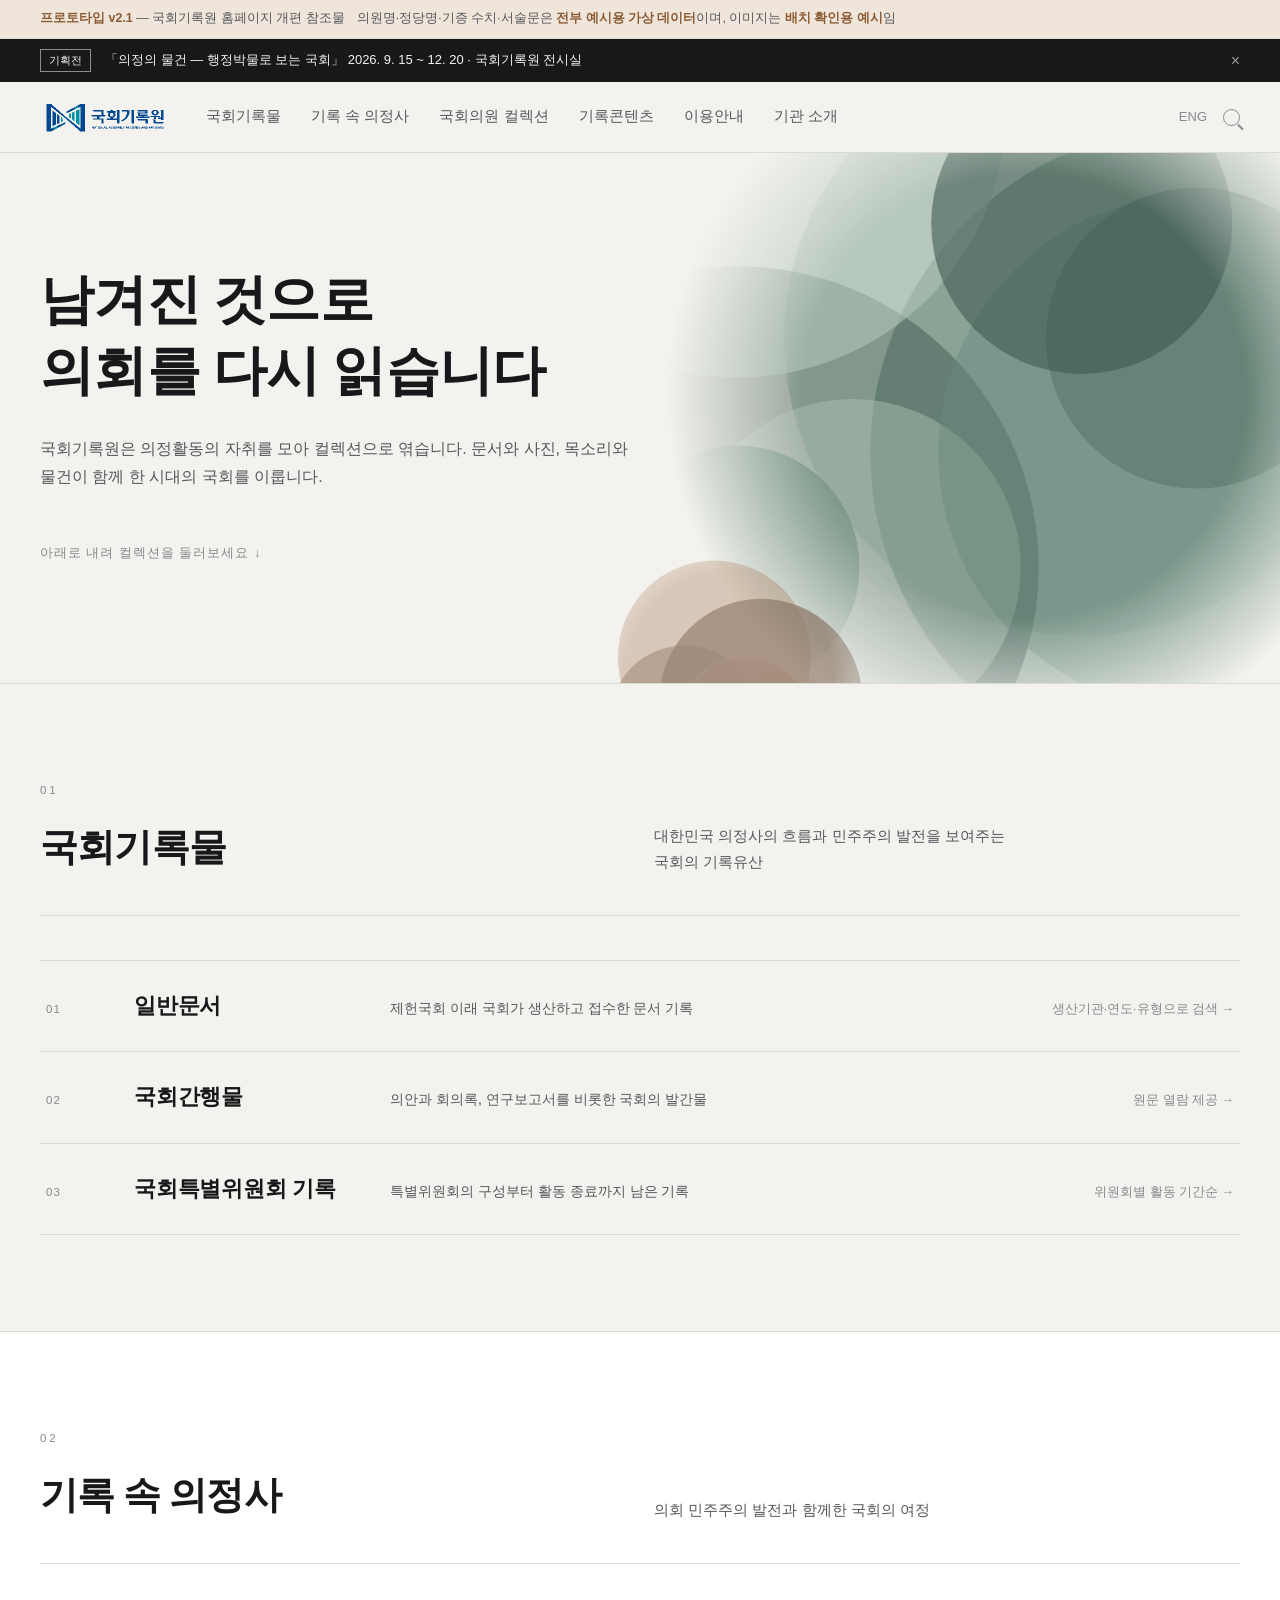
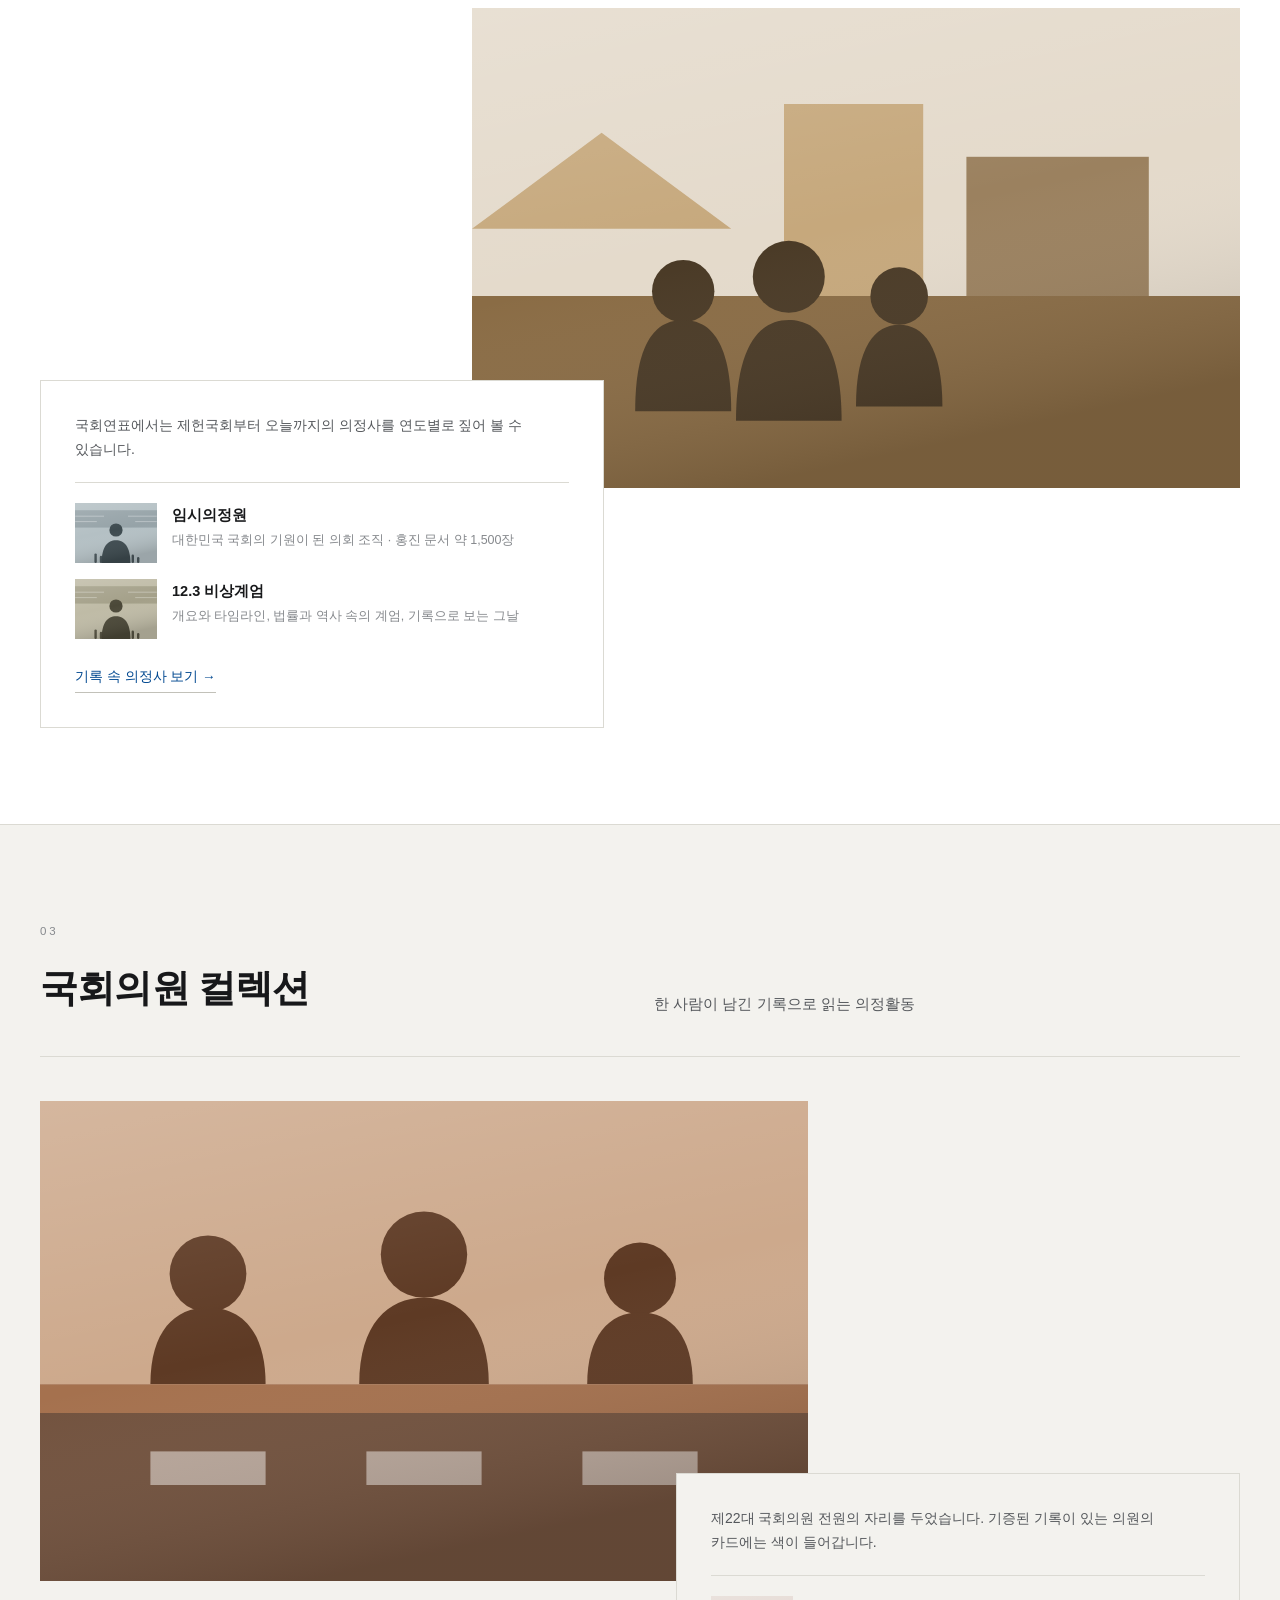
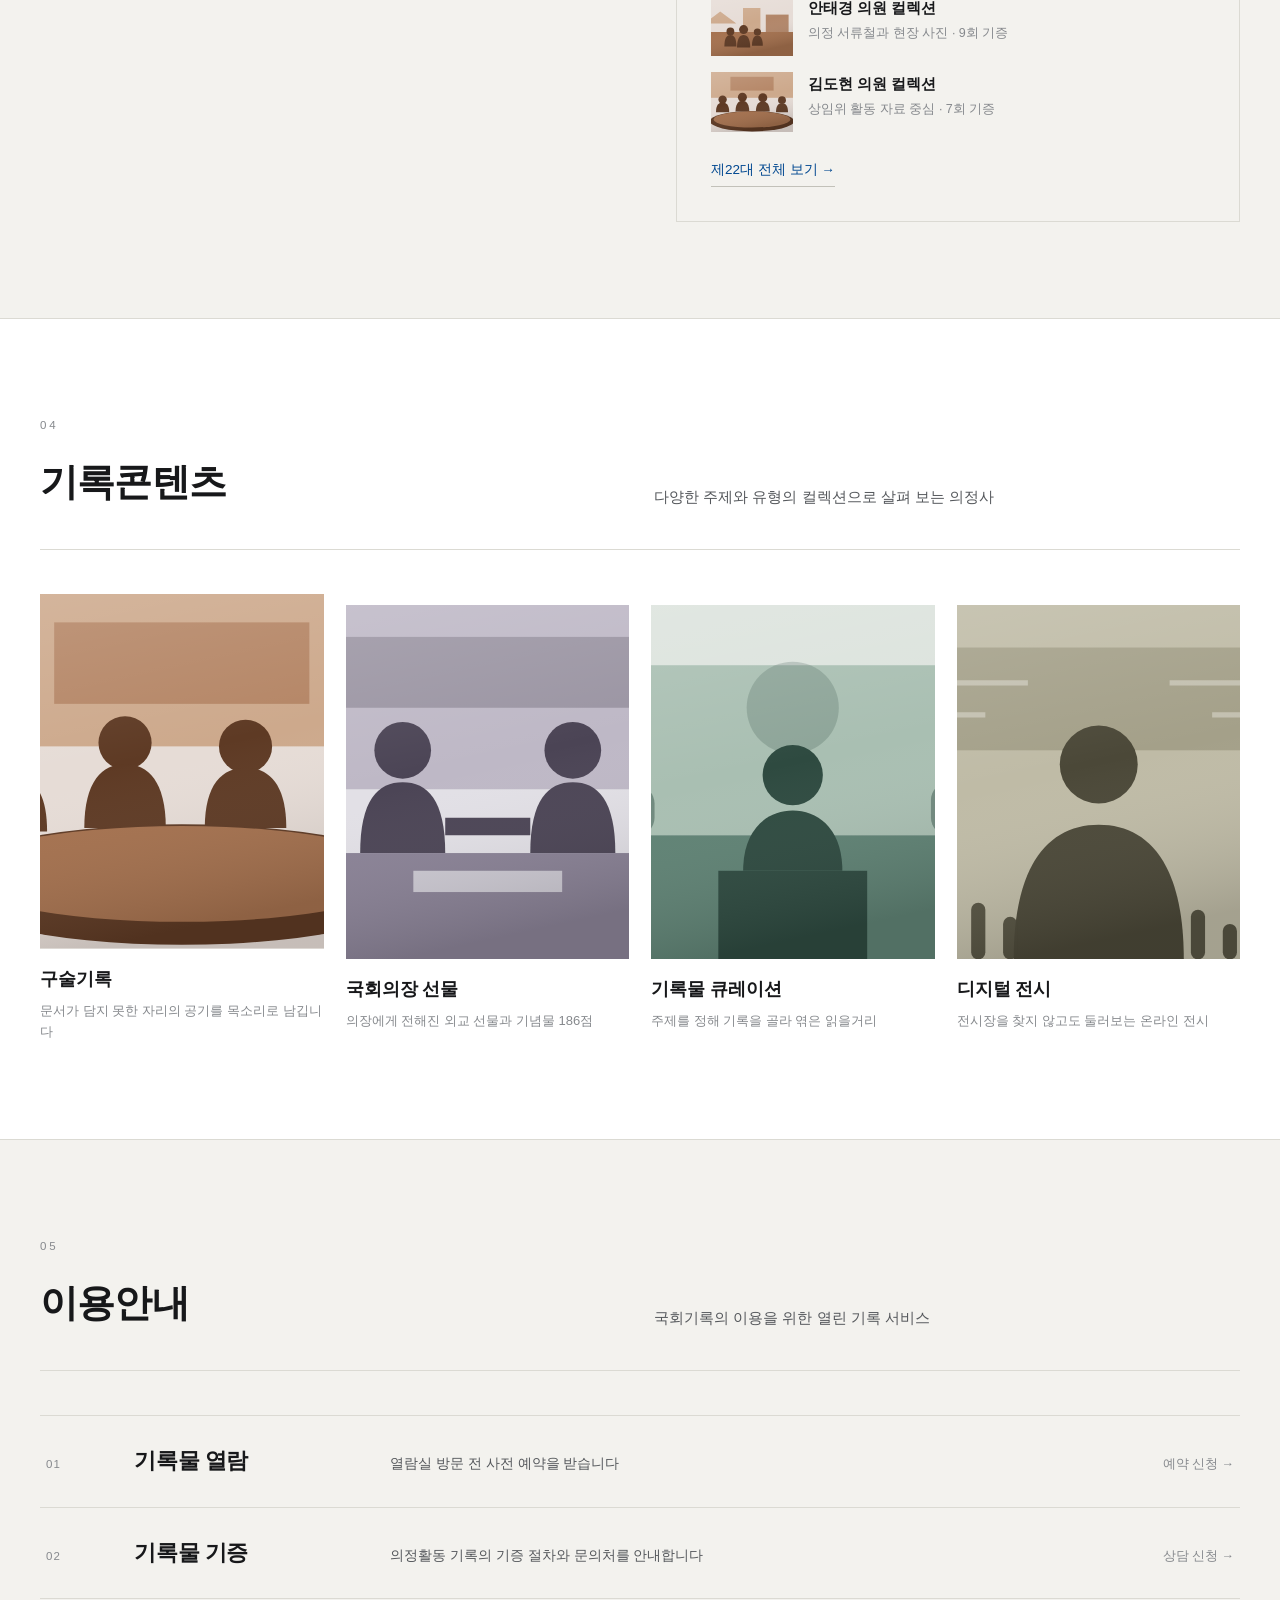
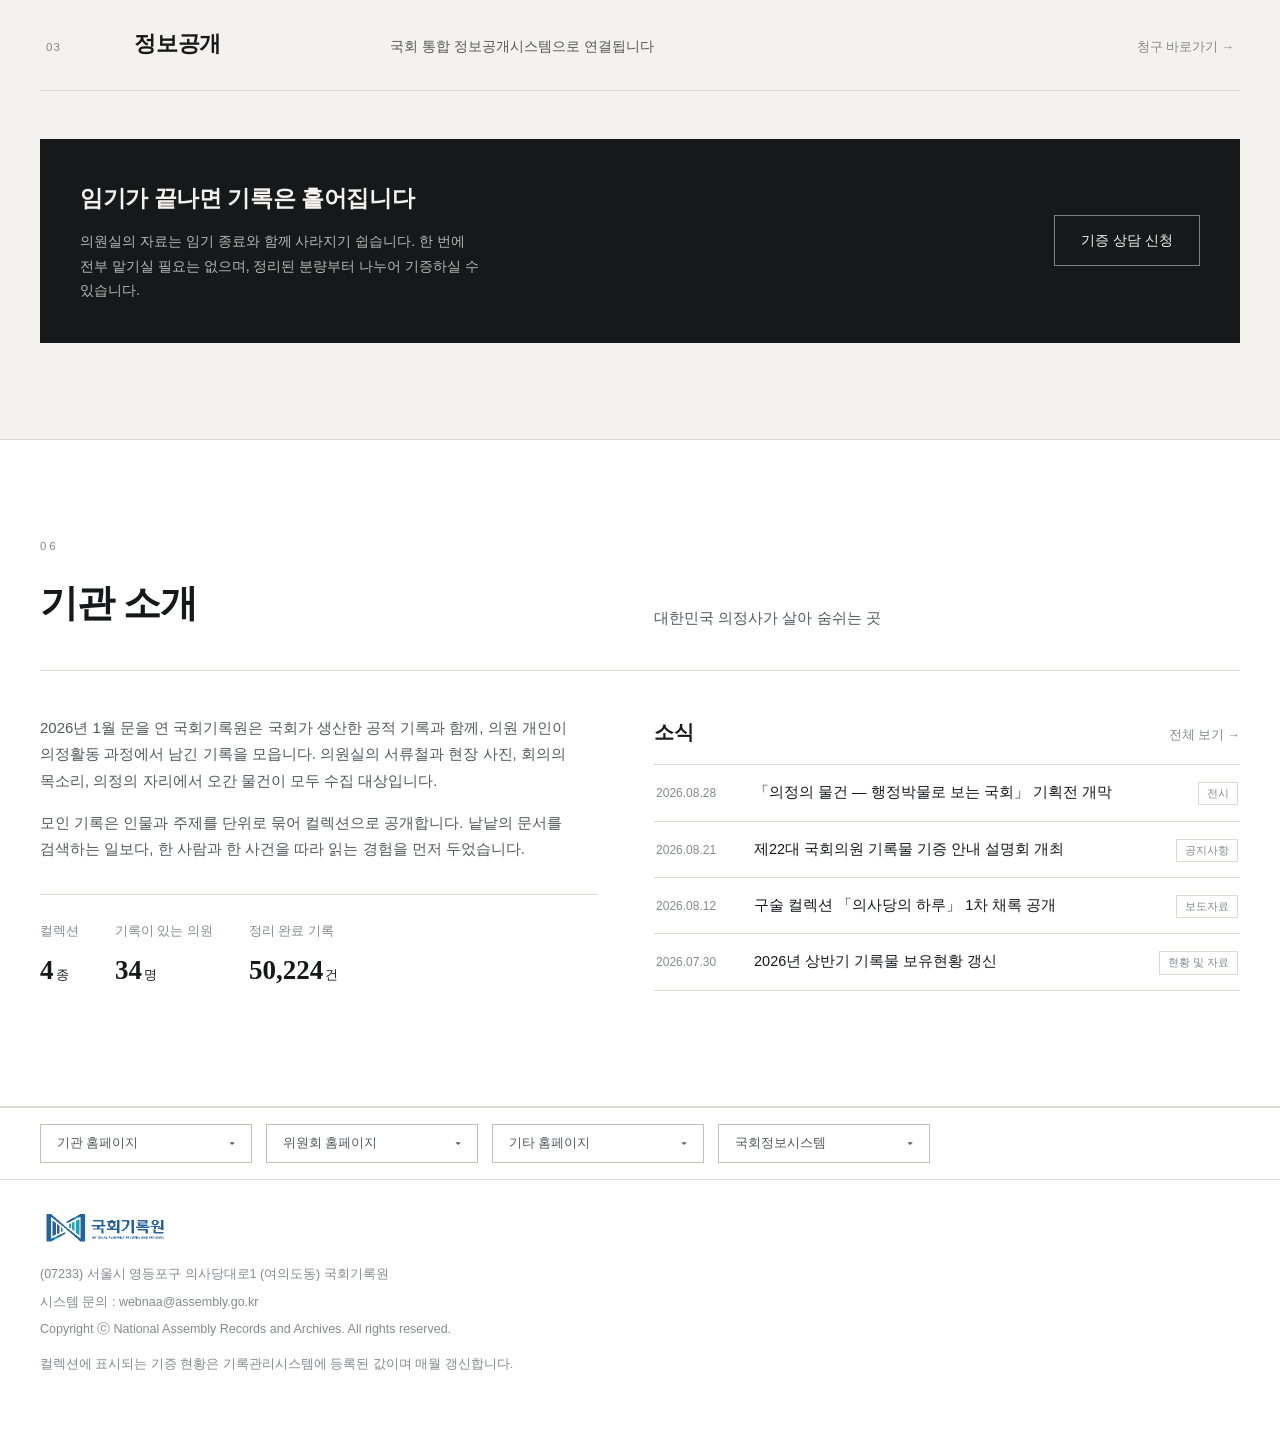
==== collection/index.html @ c92bf5ff "구술기록 상단 「국회의원 컬렉션」 메뉴를 1차 국회의원 컬렉션 화면과 연결 - 1차 국회의원 컬렉션 화면을 내용 변경 없이 collection/에 함께 둠(다른 PC에서도 접속) " ====
<!doctype html><html><head><meta charset=utf8><meta name="robots" content="noindex,nofollow,noarchive"><meta name="googlebot" content="noindex,nofollow"><meta name=viewport content="width=device-width,initial-scale=1"><style>:root{color-scheme:light}body{margin:0;padding:0;font:14px -apple-system,BlinkMacSystemFont,sans-serif;background:#faf9f5;color:#141413}img{max-width:100%}[hidden]:not([hidden=until-found i]){display:none!important}</style></head><body>
<title>국회기록원 아카이브</title>
<script>document.documentElement.lang = "ko";</script>
<style>
  :root{
    --font-sans:"Pretendard","Apple SD Gothic Neo",-apple-system,BlinkMacSystemFont,
      "Malgun Gothic","맑은 고딕","Noto Sans KR","Nanum Gothic","Helvetica Neue",Arial,sans-serif;
    --font-serif:"AppleMyungjo","Apple SD Gothic Neo","Nanum Myeongjo",
      "Batang","바탕","Gungsuh","궁서",Georgia,serif;

    --paper:#F3F2EE;
    --surface:#FFFFFF;
    --surface-2:#E8E7E1;
    --ink:#17181A;
    --ink-2:#55585C;
    --ink-3:#86898D;
    --line:#DBDAD3;
    --line-2:#C2C1B9;
    --ci-navy:#004890;
    --ci-teal:#0090A8;
    --accent:#004890;
    --accent-soft:#E4EBF3;
    --copper:#8A5A33;
    --copper-soft:#F0E5DA;
    --focus:#B8892B;
    --logo-filter:none;
  }
  :root:not([data-theme="light"]){ color-scheme: light dark; }
  @media (prefers-color-scheme: dark){
    :root:not([data-theme="light"]){
      --paper:#141513; --surface:#1B1D1B; --surface-2:#252724;
      --ink:#EDEDE9; --ink-2:#B0B3AF; --ink-3:#838682; --line:#2C2E2B; --line-2:#3E413D;
      --ci-navy:#7FAEDC; --ci-teal:#5FBCCE;
      --accent:#7FAEDC; --accent-soft:#152131; --copper:#C99263; --copper-soft:#2A2018;
      --focus:#D9AE55;
      --logo-filter:brightness(1.6) saturate(1.05);
    }
  }
  :root[data-theme="dark"]{
    --paper:#141513; --surface:#1B1D1B; --surface-2:#252724;
    --ink:#EDEDE9; --ink-2:#B0B3AF; --ink-3:#838682; --line:#2C2E2B; --line-2:#3E413D;
    --ci-navy:#7FAEDC; --ci-teal:#5FBCCE;
    --accent:#7FAEDC; --accent-soft:#152131; --copper:#C99263; --copper-soft:#2A2018;
    --focus:#D9AE55; --logo-filter:brightness(1.6) saturate(1.05); color-scheme: dark;
  }

  *{box-sizing:border-box}
  body{margin:0; background:var(--paper); color:var(--ink);
    font-family:var(--font-sans); font-size:15px; line-height:1.75; -webkit-font-smoothing:antialiased}
  h1,h2,h3,h4{margin:0; text-wrap:balance; font-weight:700; letter-spacing:-.012em;
    word-break:keep-all; overflow-wrap:break-word}
  p, li, figcaption, dt, dd{word-break:keep-all; overflow-wrap:break-word}
  p{margin:0}
  button{font:inherit; color:inherit; cursor:pointer; background:none; border:none; padding:0}
  a{color:inherit}
  :focus-visible{outline:2px solid var(--focus); outline-offset:3px}
  .serif{font-family:var(--font-serif)}
  .tnum{font-variant-numeric:tabular-nums}
  .wrap{max-width:1260px; margin:0 auto; padding:0 30px}
  [hidden]{display:none !important}
  .sr{position:absolute; width:1px; height:1px; overflow:hidden; clip:rect(0 0 0 0); white-space:nowrap}
  svg.viz{display:block; width:100%; height:100%}

  /* ---------- 안내 / 배너 / 헤더 ---------- */
  .notice{background:var(--copper-soft); border-bottom:1px solid var(--line); font-size:12.5px; color:var(--ink-2)}
  .notice .wrap{display:flex; gap:12px; flex-wrap:wrap; padding-top:8px; padding-bottom:8px}
  .notice b{color:var(--copper); font-weight:600}
  .banner{background:var(--ink); color:var(--paper); font-size:13px}
  .banner .wrap{display:flex; align-items:center; gap:14px; padding-top:10px; padding-bottom:10px}
  .banner .tagb{border:1px solid rgba(255,255,255,.5); padding:1px 8px; font-size:11px; white-space:nowrap}
  .banner .close{margin-left:auto; opacity:.6; font-size:16px; line-height:1}

  .site{background:var(--paper); border-bottom:1px solid var(--line); position:sticky; top:0; z-index:40}
  .site .wrap{display:flex; align-items:center; gap:34px; height:70px}
  .brand{display:block; width:132px; height:39px; flex:none;
    background:url("[data-uri]") no-repeat left center / contain}
  .brand{filter:var(--logo-filter)}
  .nav{display:flex; gap:30px; font-size:15px; color:var(--ink-2); align-items:center}
  .nav > .m{position:relative}
  .nav > .m > button{padding:24px 0; border-bottom:2px solid transparent}
  .nav > .m > button:hover, .nav > .m:focus-within > button{color:var(--ci-navy)}
  .nav > .m > button[aria-current="true"]{color:var(--ci-navy); font-weight:600; border-bottom-color:var(--ci-navy)}
  .mega{
    position:absolute; left:50%; transform:translateX(-50%); top:100%;
    min-width:230px; background:var(--surface); border:1px solid var(--line);
    box-shadow:0 12px 28px -18px rgba(0,0,0,.35); padding:18px 22px 20px;
    opacity:0; visibility:hidden; transition:opacity .14s; z-index:50;
  }
  .nav > .m:hover .mega, .nav > .m:focus-within .mega{opacity:1; visibility:visible}
  .mega .d{font-size:12px; color:var(--ink-3); line-height:1.6; padding-bottom:12px;
    margin-bottom:12px; border-bottom:1px solid var(--line); max-width:26ch}
  .mega ul{list-style:none; margin:0; padding:0; display:flex; flex-direction:column; gap:9px}
  .mega a{font-size:13.5px; color:var(--ink-2); text-decoration:none; white-space:nowrap; display:block}
  .mega a:hover{color:var(--ci-navy); text-decoration:underline; text-underline-offset:3px}
  .mega .new{font-size:10px; color:var(--ci-teal); border:1px solid var(--ci-teal); padding:0 5px; margin-left:6px}
  .site .right{margin-left:auto; font-size:13px; color:var(--ink-3); display:flex; gap:16px; align-items:center}
  .site .right span{cursor:pointer}
  .site .right .sch{width:17px; height:17px; display:block;
    border:1.7px solid var(--ink-3); border-radius:50%; position:relative}
  .site .right .sch::after{content:""; position:absolute; right:-5px; bottom:-3px; width:7px; height:1.7px;
    background:var(--ink-3); transform:rotate(45deg)}

  /* ---------- 홈: 히어로 (겹치는 도형) ---------- */
  .hero{position:relative; overflow:hidden; border-bottom:1px solid var(--line)}
  .hero .art{position:absolute; inset:0; pointer-events:none}
  .hero .art > div, .lhead .art{
    -webkit-mask-image:radial-gradient(closest-side, #000 62%, transparent 100%);
    mask-image:radial-gradient(closest-side, #000 62%, transparent 100%);
  }
  .hero .art .a1{position:absolute; right:-8%; top:-22%; width:56%; aspect-ratio:1/1; opacity:.92}
  .hero .art .a2{position:absolute; right:30%; bottom:-30%; width:26%; aspect-ratio:1/1; opacity:.6}
  .hero .wrap{position:relative; padding-top:112px; padding-bottom:118px}
  .hero .txt{max-width:min(52%, 620px)}
  .hero h1{font-family:var(--font-serif); font-size:clamp(31px,4.2vw,54px); line-height:1.32}
  .hero .lede{margin-top:28px; color:var(--ink-2); font-size:16px}
  .hero .scrollhint{margin-top:52px; font-size:12.5px; color:var(--ink-3); letter-spacing:.08em}

  /* ---------- 홈: 섹션 공통 ---------- */
  .sec{padding:96px 0; border-bottom:1px solid var(--line)}
  .sec:nth-child(even){background:var(--surface)}
  .sec-head{display:grid; grid-template-columns:minmax(0,1fr) minmax(0,1.05fr); gap:56px;
    align-items:end; padding-bottom:34px; margin-bottom:44px; border-bottom:1px solid var(--line)}
  .sec-head .no{font-size:11.5px; letter-spacing:.24em; color:var(--ink-3); font-variant-numeric:tabular-nums}
  .sec-head h2{font-family:var(--font-serif); font-size:clamp(26px,3vw,38px); margin-top:14px; letter-spacing:-.02em}
  .sec-head .d{color:var(--ink-2); font-size:15px; max-width:44ch; padding-bottom:5px}

  /* 목록형 섹션 */
  .idxlist{list-style:none; margin:0; padding:0}
  .idxlist li{border-bottom:1px solid var(--line)}
  .idxlist li:first-child{border-top:1px solid var(--line)}
  .idxlist button{display:grid; grid-template-columns:64px minmax(150px,232px) minmax(0,1fr) auto;
    gap:24px; align-items:baseline; width:100%; text-align:left; padding:26px 6px}
  .idxlist .n{font-size:11.5px; color:var(--ink-3); font-variant-numeric:tabular-nums; letter-spacing:.1em}
  .idxlist .t{font-size:22px; font-weight:700; letter-spacing:-.01em}
  .idxlist .dd{font-size:14px; color:var(--ink-2)}
  .idxlist .go{font-size:12.5px; color:var(--ink-3); white-space:nowrap}
  .idxlist button:hover{background:var(--accent-soft)}
  .idxlist button:hover .go{color:var(--accent)}
  .idxlist button:hover .t{text-decoration:underline; text-underline-offset:5px; text-decoration-thickness:1px}

  /* 대표 사례형 섹션 */
  .feature{position:relative}
  .feature .visual{width:64%; aspect-ratio:16/10; overflow:hidden; background:var(--surface-2)}
  .feature.rev .visual{margin-left:36%}
  .feature .panel{position:relative; z-index:2; width:47%; margin-top:-108px; margin-left:auto;
    background:var(--paper); border:1px solid var(--line); padding:32px 34px 34px}
  .sec:nth-child(even) .feature .panel{background:var(--surface)}
  .feature.rev .panel{margin-left:0; margin-right:auto}
  .feature .note{font-size:14px; color:var(--ink-2); padding-bottom:20px; margin-bottom:20px;
    border-bottom:1px solid var(--line)}
  .picks{display:flex; flex-direction:column; gap:16px}
  .pick{display:flex; gap:15px; align-items:flex-start; text-align:left; width:100%}
  .pick .th{width:82px; height:60px; flex:none; overflow:hidden; background:var(--surface-2)}
  .pick b{display:block; font-size:14.5px; font-weight:600}
  .pick span span{display:block; font-size:12.5px; color:var(--ink-3); margin-top:3px; line-height:1.55}
  .pick:hover b{text-decoration:underline; text-underline-offset:3px}
  .feature .go{margin-top:26px; font-size:13.5px; color:var(--accent);
    border-bottom:1px solid var(--line-2); padding-bottom:4px}
  .feature .go:hover{border-bottom-color:var(--accent)}

  /* 타일형 섹션 */
  .tiles{display:grid; grid-template-columns:repeat(4,1fr); gap:22px}
  .tile{text-align:left; display:block}
  .tile .img{display:block; aspect-ratio:4/5; overflow:hidden; background:var(--surface-2)}
  .tile .img svg{transition:transform .5s cubic-bezier(.2,.7,.3,1)}
  .tile:hover .img svg{transform:scale(1.04)}
  .tile .cap{display:block; padding-top:15px}
  .tile .cap b{display:block; font-size:18px}
  .tile .cap span{display:block; font-size:13px; color:var(--ink-3); margin-top:6px; line-height:1.6}
  .tile:hover .cap b{text-decoration:underline; text-underline-offset:4px}

  /* 기증 안내 박스 */
  .donatebox{display:flex; gap:34px; align-items:center; justify-content:space-between; flex-wrap:wrap;
    margin-top:48px; background:var(--ink); color:var(--paper); padding:40px 40px}
  .donatebox h3{font-family:var(--font-serif); font-size:23px}
  .donatebox p{margin-top:10px; opacity:.72; font-size:14px; max-width:52ch}
  .donatebox a{border:1px solid rgba(255,255,255,.45); padding:12px 26px; text-decoration:none;
    font-size:14px; white-space:nowrap}
  .donatebox a:hover{background:rgba(255,255,255,.12)}

  /* 기관 소개 섹션 */
  .about{display:grid; grid-template-columns:minmax(0,1fr) minmax(0,1.05fr); gap:56px; align-items:start}
  .about .prose p{color:var(--ink-2); font-size:15px}
  .about .prose p + p{margin-top:16px}
  .figs3{display:flex; gap:36px; flex-wrap:wrap; margin-top:32px; padding-top:26px; border-top:1px solid var(--line)}
  .figs3 div dt{font-size:12.5px; color:var(--ink-3)}
  .figs3 div dd{margin:4px 0 0; font-family:var(--font-serif); font-size:27px; font-weight:600}
  .figs3 div dd small{font-family:var(--font-sans); font-size:13px; font-weight:400; margin-left:2px}
  .newsbox .nh{display:flex; align-items:baseline; gap:16px; padding-bottom:14px; border-bottom:1px solid var(--line)}
  .newsbox .nh h3{font-family:var(--font-serif); font-size:20px}
  .newsbox .nh span{margin-left:auto; font-size:12.5px; color:var(--ink-3)}
  .newsbox ul{list-style:none; margin:0; padding:0}
  .newsbox li{border-bottom:1px solid var(--line)}
  .newsbox button{display:flex; gap:16px; align-items:baseline; width:100%; text-align:left; padding:15px 2px}
  .newsbox .d{font-size:12px; color:var(--ink-3); width:82px; flex:none; font-variant-numeric:tabular-nums}
  .newsbox .t{font-size:14.5px}
  .newsbox .c{margin-left:auto; font-size:11px; color:var(--ink-3); border:1px solid var(--line);
    padding:1px 8px; white-space:nowrap}
  .newsbox button:hover .t{text-decoration:underline; text-underline-offset:3px}

  footer.foot{border-top:1px solid var(--line); background:var(--surface); padding:0; font-size:12.5px; color:var(--ink-3)}
  .foot .links{border-bottom:1px solid var(--line)}
  .foot .links .wrap{display:flex; gap:14px; flex-wrap:wrap; padding-top:16px; padding-bottom:16px}
  .foot .links button{border:1px solid var(--line-2); padding:8px 16px; font-size:12.5px; color:var(--ink-2);
    display:flex; align-items:center; gap:26px; min-width:212px; justify-content:space-between}
  .foot .links button:hover{border-color:var(--ci-navy); color:var(--ci-navy)}
  .foot .info{padding-top:28px; padding-bottom:62px}
  .foot .info .brand{margin-bottom:16px; opacity:.85}
  .foot .info p{margin-bottom:5px; line-height:1.8}

  /* ---------- 목록 ---------- */
  .lhead{border-bottom:1px solid var(--line); background:var(--surface); position:relative; overflow:hidden}
  .lhead .art{position:absolute; right:-4%; top:-40%; width:34%; aspect-ratio:1/1; opacity:.6; pointer-events:none}
  .lhead .wrap{position:relative; padding:56px 30px 42px}
  .lhead h1{font-family:var(--font-serif); font-size:38px}
  .lhead .lede{margin-top:14px; color:var(--ink-2); max-width:52ch}
  .terms{display:flex; gap:22px; margin-top:30px; font-size:14.5px; color:var(--ink-3); flex-wrap:wrap}
  .terms button{padding-bottom:5px; border-bottom:2px solid transparent}
  .terms button[aria-selected="true"]{color:var(--ink); font-weight:600; border-bottom-color:var(--ink)}
  .terms button:disabled{cursor:default; opacity:.5}
  .terms .tag{font-size:11px; color:var(--ink-3); margin-left:5px}

  .toolbar{border-bottom:1px solid var(--line); background:var(--paper); position:sticky; top:64px; z-index:30}
  .toolbar .wrap{display:flex; align-items:center; gap:12px; padding-top:13px; padding-bottom:13px; flex-wrap:wrap}
  .seg{display:flex; border:1px solid var(--line-2)}
  .seg button{padding:7px 15px; font-size:13px; color:var(--ink-2); border-right:1px solid var(--line-2)}
  .seg button:last-child{border-right:none}
  .seg button[aria-pressed="true"]{background:var(--ink); color:var(--paper)}
  .search{border:1px solid var(--line-2); background:var(--surface); color:var(--ink); padding:7px 12px; font-size:13px; width:180px}
  .idx{display:flex; flex-wrap:wrap; margin-left:auto}
  .idx button{width:28px; padding:6px 0; font-size:13px; color:var(--ink-3)}
  .idx button:hover:not(:disabled){color:var(--accent)}
  .idx button[aria-pressed="true"]{color:var(--ink); font-weight:700; text-decoration:underline; text-underline-offset:4px}
  .idx button:disabled{color:var(--line-2); cursor:default}
  .resline{padding:26px 0 20px; font-size:13.5px; color:var(--ink-2); display:flex; gap:18px; align-items:center; flex-wrap:wrap}
  .resline b{color:var(--ink); font-weight:600}
  .resline .lg{display:flex; gap:20px; color:var(--ink-3); font-size:12.5px}
  .resline .lg span{display:flex; align-items:center; gap:7px}
  .resline .lg i{width:24px; height:16px; display:block; overflow:hidden}

  .grid{display:grid; grid-template-columns:repeat(4,1fr); gap:30px 22px; padding-bottom:64px}
  .mcard{position:relative}
  .mcard .shot{aspect-ratio:4/3; overflow:hidden; background:var(--surface-2)}
  .mcard .shot svg{transition:transform .5s cubic-bezier(.2,.7,.3,1)}
  .mcard:hover .shot svg{transform:scale(1.04)}
  .mcard h3{font-family:var(--font-serif); font-size:20px; margin-top:14px}
  .mcard .meta{font-size:12.5px; color:var(--ink-3); margin-top:3px}
  .mcard.empty h3{color:var(--ink-2)}
  .mcard.empty .meta{color:var(--line-2)}
  .mcard .cardlink{text-decoration:none}
  .mcard .cardlink::after{content:""; position:absolute; inset:0}
  .mcard:hover h3{text-decoration:underline; text-underline-offset:4px; text-decoration-thickness:1px}
  .estate{padding:80px 0; text-align:center; color:var(--ink-3)}
  .morebtn{display:flex; justify-content:center; padding-bottom:76px}
  .morebtn button{border:1px solid var(--line-2); padding:12px 34px; font-size:14px; color:var(--ink-2)}
  .morebtn button:hover{border-color:var(--ink); color:var(--ink)}

  /* ---------- 상세 ---------- */
  .backbar{border-bottom:1px solid var(--line); background:var(--paper); position:sticky; top:64px; z-index:30}
  .backbar .wrap{padding:12px 30px; display:flex; align-items:center; gap:12px}
  .backbar button{font-size:13.5px; color:var(--ink-2)}
  .backbar button:hover{color:var(--ink)}
  .backbar .sid{font-size:11.5px; color:var(--ink-3); letter-spacing:.08em; margin-left:auto}

  .dhero{background:var(--surface); border-bottom:1px solid var(--line)}
  .dhero .band{display:grid; grid-template-columns:2fr 1fr 1fr; gap:2px; aspect-ratio:21/7; max-height:400px;
    overflow:hidden; background:var(--line)}
  .dhero .band > div{overflow:hidden; background:var(--surface-2)}
  .dhero .cap{font-size:11.5px; color:var(--ink-3); max-width:1260px; margin:0 auto; padding:9px 30px 0}
  .dhero .wrap{padding:34px 30px 46px}
  .dhero .kicker{font-size:12px; letter-spacing:.16em; color:var(--ink-3)}
  .dhero h1{font-family:var(--font-serif); font-size:clamp(33px,4.6vw,52px); margin-top:12px}
  .dhero .oneline{margin-top:12px; color:var(--ink-2); font-size:14.5px}
  .share{display:flex; gap:10px; margin-top:24px}
  .share button{border:1px solid var(--line-2); padding:8px 16px; font-size:12.5px; color:var(--ink-2)}
  .share button:hover{border-color:var(--ink); color:var(--ink)}

  .article{max-width:1260px; margin:0 auto; padding:0 30px}
  .col{max-width:35em}
  .bio{margin:56px 0 0; font-size:17.5px; line-height:1.9}
  .bio p + p{margin-top:18px}
  .ledger{margin:54px 0 0; max-width:37em}
  .ledger .lh{display:flex; align-items:baseline; gap:16px; flex-wrap:wrap;
    padding-bottom:14px; border-bottom:1px solid var(--ink)}
  .ledger h2{font-family:var(--font-serif); font-size:21px}
  .ledger .sum{margin-left:auto; font-size:12.5px; color:var(--ink-3); letter-spacing:.01em}
  .ledger .tl{list-style:none; margin:0; padding:6px 0 0}
  .ledger .tl li{position:relative; display:grid; grid-template-columns:76px 1fr; gap:18px;
    padding:13px 0 13px 22px; align-items:baseline}
  .ledger .tl li::before{content:""; position:absolute; left:0; top:21px; width:7px; height:7px;
    border-radius:50%; background:var(--accent)}
  .ledger .tl li::after{content:""; position:absolute; left:3px; top:28px; bottom:-13px; width:1px; background:var(--line-2)}
  .ledger .tl li:last-child::after{display:none}
  .ledger .tl li.wip::before{background:var(--paper); border:1.5px solid var(--copper); top:19.5px; left:-1px; width:9px; height:9px}
  .ledger .ym{font-size:12.5px; color:var(--ink-3); letter-spacing:.02em}
  .ledger .tx{font-size:15px; color:var(--ink-2); line-height:1.7}
  .ledger li.wip .tx{color:var(--copper)}
  .ledger .now{margin-top:14px; margin-left:22px; font-size:12.5px; color:var(--ink-3)}

  .chapter{margin:64px 0 0; padding-top:46px; border-top:1px solid var(--line)}
  .chapter .ch-no{font-size:11.5px; letter-spacing:.2em; color:var(--ink-3); font-variant-numeric:tabular-nums}
  .chapter h2{font-family:var(--font-serif); font-size:27px; margin-top:12px; max-width:20em}
  .chapter .prose{max-width:35em; margin-top:22px; font-size:16px; line-height:1.95; color:var(--ink-2)}
  .chapter .prose p + p{margin-top:18px}

  .pull{margin:34px 0; padding:0 0 0 22px; border-left:2px solid var(--accent)}
  .pull p{font-family:var(--font-serif); font-size:20px; line-height:1.8; color:var(--ink)}
  .pull cite{display:block; font-style:normal; font-size:12.5px; color:var(--ink-3); margin-top:12px}
  figure{margin:34px 0}
  figure.wide{max-width:920px}
  figure.wide .img{aspect-ratio:16/9}
  figure .img{aspect-ratio:4/3; background:var(--surface-2); overflow:hidden; border:1px solid var(--line)}
  figure.pair{display:grid; grid-template-columns:1fr 1fr; gap:20px}
  figure.pair .img{margin:0}
  figcaption{font-size:12px; color:var(--ink-3); line-height:1.65; margin-top:10px; max-width:44em}
  figcaption b{display:block; color:var(--ink-2); font-weight:600; font-size:12.5px; margin-bottom:2px}
  figure button.openimg{display:block; width:100%; padding:0; text-align:left}
  figure button.openimg:hover .img{border-color:var(--line-2)}
  .figlink{font-size:11.5px; color:var(--accent); margin-top:4px; display:inline-block}

  .endbar{margin:74px 0 0; padding:34px 0 0; border-top:1px solid var(--line)}
  .endbar .row{display:flex; gap:20px; flex-wrap:wrap; align-items:center; justify-content:space-between}
  .endbar p{font-size:13.5px; color:var(--ink-2); max-width:44ch}
  .endbar button{border:1px solid var(--line-2); padding:11px 22px; font-size:13.5px; color:var(--ink-2)}
  .endbar button:hover{border-color:var(--ink); color:var(--ink)}
  .endbar .disclose{font-size:11.5px; color:var(--ink-3); margin-top:22px; max-width:60ch}
  .artfoot{padding-bottom:96px}
  .invite{margin:52px 0 0; padding:32px 34px; border:1px solid var(--line); border-left:2px solid var(--copper);
    background:var(--surface); max-width:40em}
  .invite h2{font-family:var(--font-serif); font-size:20px}
  .invite p{margin-top:14px; color:var(--ink-2); font-size:15px; line-height:1.9}
  .invite a{display:inline-block; margin-top:22px; background:var(--ink); color:var(--paper);
    padding:12px 26px; text-decoration:none; font-size:14px}

  /* ---------- 기록 목록 ---------- */
  .ihead{background:var(--surface); border-bottom:1px solid var(--line)}
  .ihead .wrap{padding:40px 30px}
  .ihead h1{font-family:var(--font-serif); font-size:29px}
  .ihead .sub{margin-top:10px; font-size:13.5px; color:var(--ink-3)}
  .tabs{display:flex; gap:22px; margin-top:26px; flex-wrap:wrap; font-size:13.5px; color:var(--ink-3)}
  .tabs button{padding-bottom:6px; border-bottom:2px solid transparent}
  .tabs button[aria-selected="true"]{color:var(--ink); font-weight:600; border-bottom-color:var(--ink)}
  .tabs button:disabled{cursor:default; opacity:.45}
  .tabs .n{font-variant-numeric:tabular-nums; margin-left:5px; font-size:12px}
  .tblwrap{overflow-x:auto; border:1px solid var(--line); background:var(--surface); margin:22px 0 14px}
  table.items{border-collapse:collapse; width:100%; min-width:720px; font-size:13.5px}
  .items th{text-align:left; font-size:11.5px; font-weight:600; color:var(--ink-3);
    padding:12px 16px; border-bottom:1px solid var(--line); background:var(--surface-2); white-space:nowrap}
  .items td{padding:12px 16px; border-bottom:1px solid var(--line)}
  .items tr:last-child td{border-bottom:none}
  .items .num{text-align:right; white-space:nowrap; font-variant-numeric:tabular-nums}
  .tag{display:inline-block; font-size:10.5px; border:1px solid var(--line-2); color:var(--ink-3); padding:1px 6px}
  .tag.r{border-color:var(--copper); color:var(--copper)}
  .inote{font-size:11.5px; color:var(--ink-3); line-height:1.7; padding-bottom:84px; max-width:70ch}

  /* 구술기록 연계 — 의원이 구술자인 경우에만 상세 화면에 표시 */
  .oral-link{margin:44px 0 0; max-width:40em; display:flex; gap:18px 24px; align-items:center; flex-wrap:wrap;
    border:1px solid var(--line); border-left:2px solid var(--accent); background:var(--surface); padding:20px 24px}
  .oral-link .k{font-size:11.5px; letter-spacing:.16em; color:var(--accent)}
  .oral-link .txt{flex:1 1 20em}
  .oral-link .txt b{display:block; font-family:var(--font-serif); font-size:18px; margin-top:4px}
  .oral-link .txt span{display:block; font-size:14px; color:var(--ink-2); margin-top:4px; line-height:1.7}
  .oral-link a{border:1px solid var(--accent); color:var(--accent); padding:10px 20px; font-size:13.5px; text-decoration:none; white-space:nowrap}
  .oral-link a:hover{background:var(--accent); color:var(--paper)}

  @media (max-width:1023px){
    .hero .txt{max-width:none}
    .hero .art .a2{display:none}
    .hero .art .a1{width:80%; right:-24%; top:auto; bottom:-30%; opacity:.55}
    .sec{padding:66px 0}
    .sec-head{grid-template-columns:1fr; gap:20px; align-items:start}
    .about{grid-template-columns:1fr; gap:44px}
    .tiles{grid-template-columns:repeat(2,1fr)}
    .feature .visual{width:100%}
    .feature.rev .visual{margin-left:0}
    .feature .panel{width:100%; margin-top:-44px}
    .idxlist button{grid-template-columns:44px 1fr; gap:8px 18px}
    .idxlist .dd{grid-column:2}
    .idxlist .go{grid-column:2}
    .grid{grid-template-columns:repeat(3,1fr)}
    .hero .wrap{padding-top:84px; padding-bottom:92px}
  }
  @media (max-width:767px){
    .wrap, .article, .dhero .cap{padding-left:20px; padding-right:20px}
    .site{position:static}
    .site .wrap{height:auto; padding-top:12px; padding-bottom:10px; flex-wrap:wrap; gap:12px}
    .brand{width:112px; height:33px}
    .nav{width:100%; flex-wrap:nowrap; overflow-x:auto; gap:20px; padding-bottom:2px;
      scrollbar-width:none; -ms-overflow-style:none}
    .nav::-webkit-scrollbar{display:none}
    .nav > .m > button{padding:8px 0; white-space:nowrap; font-size:14px}
    .mega{display:none}
    .foot .links button{min-width:0; flex:1 1 44%}
    .toolbar, .backbar{top:0}
    .site .right{display:none}
    .nav{gap:16px; font-size:13px}
    .grid{grid-template-columns:repeat(2,1fr); gap:24px 14px}
    .tiles{grid-template-columns:1fr; gap:26px}
    .donatebox{padding:28px 24px}
    .idx{margin-left:0}
    .dhero .band{grid-template-columns:1fr; aspect-ratio:16/9}
    .dhero .band > div:nth-child(n+2){display:none}
    .figure.pair, figure.pair{grid-template-columns:1fr}
    .bio{font-size:16px}
    .ledger, .invite{padding:24px 22px}
  }
  @media (max-width:479px){ .grid{grid-template-columns:1fr} }
  @media (prefers-reduced-motion: reduce){ *{transition:none !important} }
</style>

<div class="notice">
  <div class="wrap">
    <span><b>프로토타입 v2.1</b> — 국회기록원 홈페이지 개편 참조물</span>
    <span>의원명·정당명·기증 수치·서술문은 <b>전부 예시용 가상 데이터</b>이며, 이미지는 <b>배치 확인용 예시</b>임</span>
  </div>
</div>

<div class="banner">
  <div class="wrap">
    <span class="tagb">기획전</span>
    <span>「의정의 물건 ― 행정박물로 보는 국회」 2026. 9. 15 ~ 12. 20 · 국회기록원 전시실</span>
    <button class="close" aria-label="배너 닫기">×</button>
  </div>
</div>

<header class="site">
  <div class="wrap">
    <a class="brand" href="#" data-go="home" aria-label="국회기록원 메인화면 바로가기"></a>
    <nav class="nav" aria-label="주요 메뉴">
      <div class="m">
        <button type="button">국회기록물</button>
        <div class="mega">
          <p class="d">대한민국 의정사의 흐름과 민주주의 발전을 보여주는 국회의 기록유산</p>
          <ul><li><a href="#">일반문서</a></li><li><a href="#">국회간행물</a></li>
              <li><a href="#">국회특별위원회 기록</a></li></ul>
        </div>
      </div>
      <div class="m">
        <button type="button">기록 속 의정사</button>
        <div class="mega">
          <p class="d">의회 민주주의 발전과 함께한 국회의 여정</p>
          <ul><li><a href="#">국회연표</a></li><li><a href="#">임시의정원</a></li>
              <li><a href="#">12.3 비상계엄</a></li></ul>
        </div>
      </div>
      <div class="m">
        <button type="button" id="nav-collection">국회의원 컬렉션</button>
        <div class="mega">
          <p class="d">한 사람이 남긴 기록으로 읽는 의정활동</p>
          <ul><li><a href="#" data-go="list">제22대 국회의원<span class="new">신설</span></a></li>
              <li><a href="#">제21대 이하 국회의원</a></li>
              <li><a href="#">의장단 컬렉션</a></li>
              <li><a href="#">기록물 기증 안내</a></li></ul>
        </div>
      </div>
      <div class="m">
        <button type="button">기록콘텐츠</button>
        <div class="mega">
          <p class="d">다양한 주제와 유형의 컬렉션으로 살펴 보는 의정사</p>
          <ul><li><a href="../index.html">구술기록</a></li><li><a href="#">국회의장 선물</a></li>
              <li><a href="#">기록물 큐레이션</a></li><li><a href="#">디지털 전시</a></li></ul>
        </div>
      </div>
      <div class="m">
        <button type="button">이용안내</button>
        <div class="mega">
          <p class="d">국회기록의 이용을 위한 열린 기록 서비스</p>
          <ul><li><a href="#">기록물 열람</a></li><li><a href="#">기록물 기증</a></li>
              <li><a href="#">정보공개</a></li></ul>
        </div>
      </div>
      <div class="m">
        <button type="button">기관 소개</button>
        <div class="mega">
          <p class="d">대한민국 의정사가 살아 숨쉬는 곳</p>
          <ul><li><a href="#">기관 소개</a></li><li><a href="#">소식</a></li>
              <li><a href="#">현황 및 자료</a></li></ul>
        </div>
      </div>
    </nav>
    <div class="right"><span>ENG</span><span class="sch" role="img" aria-label="통합검색"></span></div>
  </div>
</header>

<!-- ================= SC-00 홈 ================= -->
<main id="view-home">
  <section class="hero">
    <div class="art" aria-hidden="true">
      <div class="a1" id="art1"></div>
      <div class="a2" id="art2"></div>
    </div>
    <div class="wrap">
      <div class="txt">
        <h1>남겨진 것으로<br>의회를 다시 읽습니다</h1>
        <p class="lede">국회기록원은 의정활동의 자취를 모아 컬렉션으로 엮습니다. 문서와 사진, 목소리와 물건이 함께 한 시대의 국회를 이룹니다.</p>
        <p class="scrollhint">아래로 내려 컬렉션을 둘러보세요 ↓</p>
      </div>
    </div>
  </section>

  <div id="sections"></div>

  <footer class="foot">
    <div class="links">
      <div class="wrap">
        <button type="button">기관 홈페이지 <span>▾</span></button>
        <button type="button">위원회 홈페이지 <span>▾</span></button>
        <button type="button">기타 홈페이지 <span>▾</span></button>
        <button type="button">국회정보시스템 <span>▾</span></button>
      </div>
    </div>
    <div class="wrap info">
      <span class="brand" aria-hidden="true"></span>
      <p>(07233) 서울시 영등포구 의사당대로1 (여의도동) 국회기록원</p>
      <p>시스템 문의 : webnaa@assembly.go.kr</p>
      <p>Copyright ⓒ National Assembly Records and Archives. All rights reserved.</p>
      <p style="margin-top:12px">컬렉션에 표시되는 기증 현황은 기록관리시스템에 등록된 값이며 매월 갱신합니다.</p>
    </div>
  </footer>
</main>

<!-- ================= SC-01 목록 ================= -->
<main id="view-list" hidden>
  <section class="lhead">
    <div class="art" id="art3" aria-hidden="true"></div>
    <div class="wrap">
      <h1 class="serif">국회의원 컬렉션</h1>
      <p class="lede">제22대 국회의원 전원의 자리를 두었습니다. 기증된 기록이 있는 의원의 카드에는 색이 들어갑니다.</p>
      <div class="terms" role="tablist" aria-label="대수 선택">
        <button role="tab" aria-selected="true">제22대<span class="tag">현직</span></button>
        <button role="tab" aria-selected="false" disabled>제21대<span class="tag">전직</span></button>
        <button role="tab" aria-selected="false" disabled>제20대<span class="tag">전직</span></button>
        <button role="tab" aria-selected="false" disabled>제19대 이전</button>
      </div>
    </div>
  </section>

  <section class="toolbar">
    <div class="wrap">
      <div class="seg" role="group" aria-label="기증 여부">
        <button data-f="all" aria-pressed="true">전체</button>
        <button data-f="has" aria-pressed="false">기록이 있는 의원</button>
        <button data-f="none" aria-pressed="false">기증 대기</button>
      </div>
      <label class="sr" for="q">성명 검색</label>
      <input class="search" id="q" type="search" placeholder="성명 검색" autocomplete="off">
      <div class="idx" id="idx"></div>
    </div>
  </section>

  <div class="wrap">
    <div class="resline">
      <span id="rescount" aria-live="polite">전체 <b>0</b>명</span>
      <span class="lg">
        <span><i id="lg-color"></i>기록 있음</span>
        <span><i id="lg-gray"></i>기증 대기</span>
      </span>
    </div>
    <div class="grid" id="grid"></div>
    <div class="estate" id="empty" hidden>조건에 맞는 의원이 없습니다.</div>
    <div class="morebtn" id="morewrap"><button id="more">더 보기</button></div>
  </div>
</main>

<!-- ================= SC-02 의원 컬렉션 ================= -->
<main id="view-detail" hidden>
  <div class="backbar">
    <div class="wrap">
      <button id="back">← 국회의원 컬렉션</button>
      <span class="sid">SC-02 · 의원 컬렉션</span>
    </div>
  </div>
  <div id="detail"></div>
</main>

<!-- ================= SC-02-1 기록 전체 목록 ================= -->
<main id="view-items" hidden>
  <div class="backbar">
    <div class="wrap">
      <button id="iback">← 컬렉션으로</button>
      <span class="sid">SC-02-1 · 기록 목록</span>
    </div>
  </div>
  <div id="items-body"></div>
</main>

<script>
(function(){
  "use strict";

  var TYPES = [
    {c:"DOC", n:"문서"},   {c:"PHO", n:"사진"},   {c:"MOV", n:"영상"},
    {c:"AUD", n:"음성"},   {c:"PUB", n:"간행물"}, {c:"ADM", n:"행정박물"}
  ];
  var TYPE_NAME = {}; TYPES.forEach(function(t){ TYPE_NAME[t.c] = t.n; });
  var PARTIES = ["가온당","나래당","다솜당","마루당","무소속"];
  var CHO = ["ㄱ","ㄴ","ㄷ","ㄹ","ㅁ","ㅂ","ㅅ","ㅇ","ㅈ","ㅊ","ㅋ","ㅌ","ㅍ","ㅎ"];
  var CHO_TABLE = ["ㄱ","ㄲ","ㄴ","ㄷ","ㄸ","ㄹ","ㅁ","ㅂ","ㅃ","ㅅ","ㅆ","ㅇ","ㅈ","ㅉ","ㅊ","ㅋ","ㅌ","ㅍ","ㅎ"];
  var CHO_FOLD = {"ㄲ":"ㄱ","ㄸ":"ㄷ","ㅃ":"ㅂ","ㅆ":"ㅅ","ㅉ":"ㅈ"};

  function initials(s){
    var o = "";
    for (var i=0;i<s.length;i++){
      var c = s.charCodeAt(i) - 0xAC00;
      o += (c >= 0 && c <= 11171) ? CHO_TABLE[Math.floor(c/588)] : s[i];
    }
    return o;
  }
  function firstInitial(n){ var c = initials(n)[0]; return CHO_FOLD[c] || c; }
  function fmt(n){ return n.toLocaleString("ko-KR"); }
  function pad(n){ return String(n).padStart(2,"0"); }
  function seedOf(s){
    var h = 2166136261;
    for (var i=0;i<s.length;i++){ h ^= s.charCodeAt(i); h = Math.imul(h, 16777619); }
    return h >>> 0;
  }
  /* 우리말 조사 — 앞 글자의 받침에 따라 골라 씀 */
  function jong(w){
    if (!w) return false;
    var c = w.charCodeAt(w.length-1) - 0xAC00;
    if (c < 0 || c > 11171) return false;
    return (c % 28) !== 0;
  }
  function eun(w){ return w + (jong(w) ? "은" : "는"); }
  function eul(w){ return w + (jong(w) ? "을" : "를"); }
  function wa(w){ return w + (jong(w) ? "과" : "와"); }
  function euro(w){
    if (!w) return w;
    var c = w.charCodeAt(w.length-1) - 0xAC00;
    var t = (c >= 0 && c <= 11171) ? c % 28 : 0;
    return w + (t === 0 || t === 8 ? "로" : "으로");
  }
  /* 유형 두 개까지만 우리말로 잇고, 그 이상은 '등'으로 줄임 */
  function joinTypes(list){
    var n = list.map(function(c){ return TYPE_NAME[c]; });
    if (!n.length) return "";
    if (n.length === 1) return n[0];
    if (n.length === 2) return wa(n[0]) + " " + n[1];
    return n.slice(0,3).join("·") + " 등";
  }
  var ORD_KO = ["","첫","두 번째","세 번째","네 번째","다섯 번째","여섯 번째","일곱 번째","여덟 번째","아홉 번째","열 번째"];

  function intakeText(b,d){
    var p = [];
    if (b) p.push("상자 " + fmt(b) + "개");
    if (d) p.push("이동저장장치 " + fmt(d) + "개");
    return p.join(", ");
  }

  var RAW = [
    ["강윤서",0,0,"서울",3,"운영위원회",                        5,1,1,2140,"DOC,PHO,PUB,ADM,MOV","2026-08-18",78,64],
    ["고재민",1,0,"부산",1,"보건복지위원회",                    0,0,0,0,"",null,0,0],
    ["곽하늘",2,1,"",1,"여성가족위원회",                        0,0,1,0,"",null,0,0],
    ["구성모",0,0,"경기",2,"국토교통위원회",                    2,0,1,312,"DOC,PHO","2026-07-02",41,55],
    ["권다인",1,0,"대구",1,"교육위원회",                        0,0,0,0,"",null,0,0],
    ["김도현",2,0,"광주",4,"법제사법위원회",                    7,2,1,5820,"DOC,PHO,MOV,PUB,ADM,AUD","2026-06-11",83,58],
    ["김서준",0,1,"",1,"정무위원회",                            1,1,0,840,"DOC,PUB","2026-08-25",22,0],
    ["김은채",1,0,"인천",2,"환경노동위원회",                    3,0,0,176,"DOC,PHO,ADM","2026-05-20",37,61],
    ["나예린",2,0,"충남",1,"농림축산식품해양수산위원회",        0,0,0,0,"",null,0,0],
    ["남기훈",0,0,"경북",3,"국방위원회",                        4,0,0,1480,"DOC,PHO,PUB","2026-03-09",69,72],
    ["노현우",1,1,"",1,"과학기술정보방송통신위원회",            0,0,0,0,"",null,0,0],
    ["도경원",2,0,"전북",2,"기획재정위원회",                    2,2,0,620,"DOC,PHO,AUD","2026-08-07",15,0],
    ["동지훈",0,0,"강원",1,"행정안전위원회",                    0,0,0,0,"",null,0,0],
    ["류하은",1,0,"경기",2,"문화체육관광위원회",                3,1,1,254,"DOC,PHO,MOV","2026-04-14",52,66],
    ["마성진",2,1,"",1,"정보위원회",                            0,0,0,0,"",null,0,0],
    ["문가영",0,0,"서울",1,"교육위원회",                        0,0,1,0,"",null,0,0],
    ["민승우",1,0,"부산",3,"산업통상자원중소벤처기업위원회",    6,0,0,3260,"DOC,PHO,PUB,ADM","2026-02-26",74,49],
    ["박서연",2,0,"대전",2,"보건복지위원회",                    4,1,1,1120,"DOC,PHO,MOV,PUB","2026-07-30",61,70],
    ["박준혁",0,0,"경남",1,"국토교통위원회",                    0,0,0,0,"",null,0,0],
    ["반지호",1,1,"",1,"환경노동위원회",                        0,0,0,0,"",null,0,0],
    ["배소원",2,0,"울산",2,"운영위원회",                        2,0,1,88,"DOC,ADM","2026-06-03",28,80],
    ["백건우",0,0,"충북",4,"법제사법위원회",                    6,0,0,4410,"DOC,PHO,MOV,PUB,ADM","2026-01-19",80,53],
    ["변시온",1,0,"제주",1,"농림축산식품해양수산위원회",        0,0,0,0,"",null,0,0],
    ["서지안",2,0,"서울",2,"정무위원회",                        1,1,1,470,"DOC,PUB,AUD","2026-08-21",18,0],
    ["석민재",0,1,"",1,"국방위원회",                            0,0,0,0,"",null,0,0],
    ["성우진",1,0,"경기",3,"기획재정위원회",                    5,0,1,2680,"DOC,PHO,PUB,AUD","2026-05-08",88,67],
    ["손예린",2,0,"전남",1,"여성가족위원회",                    0,0,1,0,"",null,0,0],
    ["송하람",0,0,"대구",2,"과학기술정보방송통신위원회",        2,0,0,142,"DOC,PHO","2026-07-16",44,74],
    ["신도윤",1,0,"인천",1,"행정안전위원회",                    0,0,0,0,"",null,0,0],
    ["심유나",2,1,"",1,"문화체육관광위원회",                    2,2,0,930,"DOC,PHO,MOV","2026-08-28",12,0],
    ["안태경",0,0,"서울",5,"외교통일위원회",                    9,1,1,7240,"DOC,PHO,MOV,PUB,ADM,AUD","2026-04-02",91,62],
    ["양시현",1,0,"부산",1,"교육위원회",                        0,0,0,0,"",null,0,0],
    ["엄지원",2,0,"경기",2,"보건복지위원회",                    3,0,0,206,"DOC,PHO,PUB","2026-03-27",39,58],
    ["여준서",0,1,"",1,"산업통상자원중소벤처기업위원회",        0,0,0,0,"",null,0,0],
    ["오세람",1,0,"광주",3,"운영위원회",                        4,0,1,1960,"DOC,PHO,ADM,PUB","2026-06-24",72,65],
    ["원지후",2,0,"강원",1,"국토교통위원회",                    0,0,1,0,"",null,0,0],
    ["유가온",0,0,"충남",2,"환경노동위원회",                    2,1,0,530,"DOC,PHO","2026-08-14",25,0],
    ["윤소망",1,1,"",1,"정보위원회",                            0,0,0,0,"",null,0,0],
    ["이도경",2,0,"서울",4,"법제사법위원회",                    6,1,0,3940,"DOC,PHO,MOV,PUB,ADM","2026-02-11",77,51],
    ["이한별",0,0,"경남",1,"농림축산식품해양수산위원회",        0,0,0,0,"",null,0,0],
    ["임재하",1,0,"전북",2,"기획재정위원회",                    3,0,1,364,"DOC,PUB,AUD","2026-05-30",57,69],
    ["장미르",2,0,"대전",1,"교육위원회",                        0,0,0,0,"",null,0,0],
    ["전유겸",0,1,"",2,"외교통일위원회",                        4,0,0,1340,"DOC,PHO,PUB","2026-07-09",66,73],
    ["정하윤",1,0,"경기",3,"보건복지위원회",                    5,1,1,2470,"DOC,PHO,MOV,ADM","2026-08-05",85,60],
    ["조은결",2,0,"울산",1,"국방위원회",                        0,0,0,0,"",null,0,0],
    ["주현서",0,0,"경북",2,"행정안전위원회",                    2,0,0,118,"DOC,PHO","2026-04-22",33,77],
    ["지새힘",1,1,"",1,"여성가족위원회",                        0,0,1,0,"",null,0,0],
    ["진예본",2,0,"충북",1,"문화체육관광위원회",                0,0,0,0,"",null,0,0],
    ["차연우",0,0,"서울",2,"정무위원회",                        2,2,1,710,"DOC,PHO,AUD","2026-08-23",20,0],
    ["채민율",1,0,"부산",1,"과학기술정보방송통신위원회",        0,0,0,0,"",null,0,0],
    ["천보름",2,0,"제주",3,"산업통상자원중소벤처기업위원회",    4,0,0,1680,"DOC,PHO,PUB,ADM","2026-03-15",70,56],
    ["최다올",0,0,"전남",1,"운영위원회",                        0,0,0,0,"",null,0,0],
    ["탁유신",1,1,"",1,"국토교통위원회",                        0,0,0,0,"",null,0,0],
    ["태윤결",2,0,"경기",2,"환경노동위원회",                    2,0,1,92,"DOC,ADM","2026-06-18",30,82],
    ["표시우",0,0,"인천",1,"교육위원회",                        0,0,0,0,"",null,0,0],
    ["피현조",1,0,"대구",1,"보건복지위원회",                    0,0,1,0,"",null,0,0],
    ["하늘찬",2,0,"광주",2,"법제사법위원회",                    3,0,1,228,"DOC,PHO,MOV","2026-05-12",48,63],
    ["한겨울",0,1,"",1,"기획재정위원회",                        0,0,0,0,"",null,0,0],
    ["함소리",1,0,"강원",3,"농림축산식품해양수산위원회",        5,0,0,2050,"DOC,PHO,PUB,ADM,MOV","2026-07-25",76,59],
    ["허도담",2,0,"경남",1,"국방위원회",                        0,0,0,0,"",null,0,0],
    ["현지오",0,0,"충남",2,"외교통일위원회",                    1,1,0,395,"DOC,PUB","2026-08-16",16,0],
    ["홍마루",1,0,"서울",4,"운영위원회",                        7,0,1,4980,"DOC,PHO,MOV,PUB,ADM,AUD","2026-06-30",86,55],
    ["황가람",2,1,"",1,"정보위원회",                            0,0,0,0,"",null,0,0],
    ["김하람",3,0,"경기",1,"행정안전위원회",                    0,0,0,0,"",null,0,0],
    ["이서우",3,0,"부산",2,"문화체육관광위원회",                2,0,0,164,"DOC,PHO","2026-04-08",42,71],
    ["박한결",4,0,"서울",1,"국토교통위원회",                    0,0,0,0,"",null,0,0],
    ["정슬아",3,1,"",1,"교육위원회",                            0,0,1,0,"",null,0,0],
    ["오다인",4,0,"전북",2,"보건복지위원회",                    3,0,0,980,"DOC,PHO,PUB","2026-07-21",64,68]
  ];

  /* 구술기록 연계 — 의원이 구술자이면 구술콘텐츠(구술자 카드)로 연결함.
     키는 의원 식별자(member_id), 값은 구술기록의 구술자 식별자. 인명 사전의 같은 인물 식별자로 잇는 구조임 */
  var ORAL_BASE = "../index.html#/narrator/";
  var ORAL = {
    "22-000001": { narrator:"n10", ready:true,  note:"기증을 결심한 이유와 질의서 초안, 골목에서 찍은 사진에 관해 직접 이야기한 구술입니다." },
    "22-000031": { narrator:"n11", ready:false, note:"채록을 마치고 정리하고 있습니다. 채록 정보와 요약은 구술자 카드에서 볼 수 있습니다." }
  };

  var DISTRICT_NO = ["갑","을","병"];
  var TODAY = new Date("2026-08-31");

  /* 총 건수를 유형별로 배분 */
  function splitCount(total, parts, weights){
    var wsum = weights.reduce(function(a,b){ return a+b; }, 0);
    var out = weights.map(function(w){ return Math.max(1, Math.round(total * w / wsum)); });
    out[0] += total - out.reduce(function(a,b){ return a+b; }, 0);
    if (out[0] < 1){ out[0] = 1; }
    return out;
  }

  /* 기증 회차 생성
     인수 시점에는 상자·이동저장장치 개수만 확정되고,
     정리·기술이 끝난 회차에만 유형별 건수가 확정됨 */
  function buildRounds(m){
    if (!m.roundCount) return [];
    var last = new Date(m.latest);
    var seed = m.name.charCodeAt(0);
    /* 임기 시작 다음 달부터 최근 기증일 사이에 회차를 고르게 배치함 */
    var START = new Date("2024-06-15");
    var span = (last.getFullYear() - START.getFullYear()) * 12 + (last.getMonth() - START.getMonth());
    var rounds = [], arrangedIdx = [];
    for (var i=0;i<m.roundCount;i++){
      var seq = m.roundCount - i;                    // 최근 회차부터 역산
      var d;
      if (m.roundCount === 1){ d = new Date(last); }
      else {
        d = new Date(START);
        var off = Math.round(span * (seq - 1) / (m.roundCount - 1));
        d.setMonth(d.getMonth() + off);
        if (seq === m.roundCount) d = new Date(last);
      }
      var arranged = (i >= m.unarranged);            // 최근 unarranged개 회차가 미정리
      var nt = m.types.length;
      var tcount = nt <= 2 ? nt : (2 + (seq % Math.max(1, nt - 1)));
      rounds.push({
        seq: seq,
        date: d.getFullYear() + "-" + pad(d.getMonth()+1) + "-" + pad(d.getDate()),
        types: (function(){ var k = seq % Math.max(1, nt);
          return m.types.slice(k).concat(m.types.slice(0, k)).slice(0, tcount); })(),
        arranged: arranged,
        count: null,   // 정리 완료 전에는 건수 미확정
        boxes: 0,
        devices: 0
      });
      if (arranged) arrangedIdx.push(i);
    }
    /* 확정 건수는 정리 완료 회차에만 배분함 */
    if (arrangedIdx.length){
      var w = arrangedIdx.map(function(idx){ return 1 + ((idx*7 + seed) % 5); });
      var counts = splitCount(m.count, arrangedIdx.length, w);
      arrangedIdx.forEach(function(idx, k){ rounds[idx].count = counts[k]; });
    }
    /* 인수 단위 — 정리 완료분은 실제 인수 상자 수, 미정리분은 인수 당시 수량 */
    rounds.forEach(function(r, i){
      r.boxes = r.arranged ? Math.max(1, Math.ceil(r.count / 130))
                           : 3 + ((r.seq + seed) % 12);
      r.devices = ((r.seq + i + seed) % 3 === 0) ? 1 + (r.seq % 3) : 0;
    });
    return rounds.sort(function(a,b){ return b.seq - a.seq; });
  }

  var TITLES = {
    DOC:["의정활동 서류철","상임위원회 질의자료","법률안 검토 문건","의원실 업무일지","지역 민원 처리 문서","정책 연구 메모","서한철"],
    PHO:["의정활동 사진","지역 현장 방문 사진","본회의 활동 사진","해외 시찰 사진첩","의정보고회 사진"],
    MOV:["본회의 발언 영상","국정감사 질의 영상","의정보고회 영상","정책 홍보 영상"],
    AUD:["지역 간담회 녹음","라디오 인터뷰 음원","정책 토론회 녹음"],
    PUB:["의정보고서","국정감사 정책자료집","정책토론회 자료집","저서 및 기고문","입법 백서"],
    ADM:["의원 명패","위촉장·표창","기념패","현판 및 기념품","의사봉"]
  };

  /* 정리 완료분에 대해서만 기록물철 목록을 생성함
     공개 수준은 정리 후 의원실 목록 검토를 거쳐 확정되는 값임 */
  function buildItems(m){
    var done = m.rounds.filter(function(r){ return r.arranged; });
    if (!m.count || !done.length) return [];
    var owned = TYPES.filter(function(t){ return m.types.indexOf(t.c) > -1; });
    var weights = [0.44,0.26,0.08,0.04,0.12,0.06].filter(function(_,i){
      return m.types.indexOf(TYPES[i].c) > -1;
    });
    var typeCounts = splitCount(m.count, owned.length, weights);
    var seed = m.name.charCodeAt(0);
    var items = [];
    owned.forEach(function(t, ti){
      var qty = typeCounts[ti];
      var k = qty >= 500 ? 5 : qty >= 100 ? 4 : qty >= 20 ? 3 : 2;
      k = Math.min(k, TITLES[t.c].length);
      var rowW = [];
      for (var i=0;i<k;i++) rowW.push(3 + ((i * 3 + seed + ti) % 6));
      var rowCounts = splitCount(qty, k, rowW);
      for (var i=0;i<k;i++){
        var rd = done[(i + ti) % done.length];
        var n = (i + ti + seed) % 8;
        items.push({
          title: m.name + " 의원 " + TITLES[t.c][i],
          type: t.c,
          year: String(Math.max(2024, parseInt(rd.date.slice(0,4),10) - ((i + ti) % 2))),
          qty: rowCounts[i],
          round: rd.seq,
          level: n === 7 ? "HIDDEN" : (n === 3 ? "RESTRICTED" : "OPEN")
        });
      }
    });
    return items;
  }





  var DATA = RAW.map(function(r, i){
    var types = r[10] ? r[10].split(",") : [];
    var m = {
      id: "22-" + String(i+1).padStart(6,"0"),
      name: r[0], initial: firstInitial(r[0]), init: initials(r[0]),
      party: PARTIES[r[1]],
      dType: r[2] === 1 ? "비례대표" : "지역구",
      district: r[2] === 1 ? "비례대표" : (r[3] + " " + r[0].charAt(0) + "○구" + ["갑","을","병"][i % 3]),
      region: r[2] === 1 ? "" : r[3],
      terms: r[4],
      termLabel: r[4] === 1 ? "초선" : (r[4] === 2 ? "재선" : r[4] + "선"),
      committee: r[5],
      roundCount: r[6], unarranged: r[7], ongoing: r[8] === 1,
      count: r[9], types: types, latest: r[11], digitized: r[12]
    };
    var arranged = Math.max(0, m.roundCount - m.unarranged);
    m.rounds = buildRounds(m);
    m.first = m.rounds.length ? m.rounds[m.rounds.length-1].date : null;
    m.count = arranged > 0 ? m.count : 0;
    var pend = m.rounds.filter(function(x){ return !x.arranged; });
    m.pendingBoxes = pend.reduce(function(a,x){ return a + x.boxes; }, 0);
    m.pendingDevices = pend.reduce(function(a,x){ return a + x.devices; }, 0);
    m.items = buildItems(m);
    m.typeCounts = {};
    m.items.forEach(function(it){ m.typeCounts[it.type] = (m.typeCounts[it.type]||0) + it.qty; });
    m.listedItems = m.items.filter(function(it){ return it.level !== "HIDDEN"; });
    m.hasRecords = m.roundCount > 0;
    /* 활동 서술(상세 기술) 대상 기준 — 정리 완료 500건 이상 */
    m.hasStory = m.count >= 500;
    m.seed = seedOf(m.name);
    return m;
  });

  /* ============================================================
     예시 이미지
     저채도 계열로만 구성함. 특정 정당의 상징색을 연상시키지 않기 위함
     ============================================================ */
  var PAL = [
    ["#E4DACB","#C6A87C","#8A6C45","#4A3A26"],  /* 황토·세피아 */
    ["#DCE3DD","#A9BFB2","#5F8274","#2E4A40"],  /* 청록·올리브 */
    ["#E6DCD6","#CDA98C","#A5714E","#5E3A24"],
    ["#E2E0E6","#BEB8C6","#8A8296","#4B4455"],  /* 회보라 */
    ["#E3E1D8","#BFBBA6","#8E8A72","#4B4838"],  /* 카키 */
    ["#E0E4E6","#B4C0C4","#7E8D93","#3E4B50"]   /* 회청 */
  ];
  var GRAY = ["#E0DFDC","#B7B6B2","#8B8A86","#4A4946"];

  var gid = 0;
  function uid(){ return "g" + (gid++); }

  /* --- 겹치는 도형 구성 (홈 비주얼) --- */
  function abstractSVG(seed, palIdx, dense, contained){
    var c = PAL[palIdx % PAL.length];
    var s = seed, out = "";
    function rnd(max){ s = (s * 1103515245 + 12345) >>> 0; return s % max; }
    var n = dense ? 9 : 6;
    for (var i=0;i<n;i++){
      var col = c[1 + (i % 3)];
      var op = (0.4 + (rnd(35) / 100)).toFixed(2);
      var kind = rnd(4);
      /* contained: 도형이 화면 안에 온전히 들어오게 하여 사각 잘림이 보이지 않게 함 */
      var cx = contained ? 130 + rnd(140) : 40 + rnd(320);
      var cy = contained ? 130 + rnd(140) : 40 + rnd(320);
      var r  = contained ? 40 + rnd(85)   : 46 + rnd(150);
      if (kind === 0){
        out += '<circle cx="' + cx + '" cy="' + cy + '" r="' + r + '" fill="' + col + '" opacity="' + op + '"/>';
      } else if (kind === 1){
        var w = contained ? (70 + rnd(110)) : (70 + rnd(220));
        var h = contained ? (60 + rnd(100)) : (60 + rnd(200));
        var rot = rnd(90) - 45;
        out += '<rect x="' + (cx-w/2) + '" y="' + (cy-h/2) + '" width="' + w + '" height="' + h +
          '" fill="' + col + '" opacity="' + op + '" transform="rotate(' + rot + ' ' + cx + ' ' + cy + ')"/>';
      } else if (kind === 2){
        out += '<path d="M' + cx + ',' + (cy-r) + ' A' + r + ',' + r + ' 0 0 1 ' + cx + ',' + (cy+r) + ' Z" ' +
          'fill="' + col + '" opacity="' + op + '" transform="rotate(' + (rnd(360)) + ' ' + cx + ' ' + cy + ')"/>';
      } else {
        var sw = contained ? (5 + rnd(10)) : (6 + rnd(16));
        out += '<circle cx="' + cx + '" cy="' + cy + '" r="' + r + '" fill="none" stroke="' + col +
          '" stroke-width="' + sw + '" opacity="' + op + '"/>';
      }
    }
    return '<svg class="viz" viewBox="0 0 400 400" preserveAspectRatio="xMidYMid slice" aria-hidden="true" ' +
      'style="mix-blend-mode:multiply">' + out + '</svg>';
  }

  /* --- 활동 장면 (의원 사진 자리) --- */
  var SCENES = [
    function(c){ return '' +
      '<rect width="320" height="200" fill="'+c[0]+'"/><rect y="34" width="320" height="96" fill="'+c[1]+'"/>' +
      '<path d="M0,130 H320 V200 H0 Z" fill="'+c[2]+'"/>' +
      '<circle cx="160" cy="58" r="26" fill="'+c[3]+'" opacity=".22"/>' +
      '<g fill="'+c[3]+'" opacity=".45"><rect x="18" y="96" width="26" height="34" rx="10"/>' +
      '<rect x="56" y="102" width="26" height="28" rx="10"/><rect x="238" y="100" width="26" height="30" rx="10"/>' +
      '<rect x="276" y="94" width="26" height="36" rx="10"/></g>' +
      '<rect x="118" y="150" width="84" height="50" fill="'+c[3]+'"/><circle cx="160" cy="96" r="17" fill="'+c[3]+'"/>' +
      '<path d="M132,150 C132,126 146,116 160,116 C174,116 188,126 188,150 Z" fill="'+c[3]+'"/>'; },
    function(c){ return '' +
      '<rect width="320" height="200" fill="'+c[0]+'"/><rect width="320" height="118" fill="'+c[1]+'"/>' +
      '<g fill="'+c[3]+'"><circle cx="70" cy="72" r="16"/><path d="M46,118 C46,96 56,86 70,86 C84,86 94,96 94,118 Z"/>' +
      '<circle cx="160" cy="64" r="18"/><path d="M133,118 C133,93 145,82 160,82 C175,82 187,93 187,118 Z"/>' +
      '<circle cx="250" cy="74" r="15"/><path d="M228,118 C228,98 237,88 250,88 C263,88 272,98 272,118 Z"/></g>' +
      '<rect y="118" width="320" height="12" fill="'+c[2]+'"/><rect y="130" width="320" height="70" fill="'+c[3]+'" opacity=".85"/>' +
      '<g fill="'+c[0]+'" opacity=".6"><rect x="46" y="146" width="48" height="14"/>' +
      '<rect x="136" y="146" width="48" height="14"/><rect x="226" y="146" width="48" height="14"/></g>'; },
    function(c){ return '' +
      '<rect width="320" height="200" fill="'+c[0]+'"/><path d="M0,92 L54,52 L108,92 Z" fill="'+c[1]+'"/>' +
      '<rect x="130" y="40" width="58" height="80" fill="'+c[1]+'"/><rect x="206" y="62" width="76" height="58" fill="'+c[2]+'" opacity=".8"/>' +
      '<rect y="120" width="320" height="80" fill="'+c[2]+'"/>' +
      '<g fill="'+c[3]+'"><circle cx="88" cy="118" r="13"/><path d="M68,168 C68,140 76,130 88,130 C100,130 108,140 108,168 Z"/>' +
      '<circle cx="132" cy="112" r="15"/><path d="M110,172 C110,142 119,130 132,130 C145,130 154,142 154,172 Z"/>' +
      '<circle cx="178" cy="120" r="12"/><path d="M160,166 C160,141 168,132 178,132 C188,132 196,141 196,166 Z"/></g>'; },
    function(c){ return '' +
      '<rect width="320" height="200" fill="'+c[0]+'"/><rect width="320" height="86" fill="'+c[1]+'"/>' +
      '<rect x="88" y="16" width="144" height="46" fill="'+c[2]+'" opacity=".6"/>' +
      '<g fill="'+c[3]+'"><circle cx="62" cy="92" r="14"/><path d="M40,134 C40,110 49,102 62,102 C75,102 84,110 84,134 Z"/>' +
      '<circle cx="128" cy="84" r="15"/><path d="M105,132 C105,106 115,96 128,96 C141,96 151,106 151,132 Z"/>' +
      '<circle cx="196" cy="86" r="15"/><path d="M173,132 C173,107 183,98 196,98 C209,98 219,107 219,132 Z"/>' +
      '<circle cx="260" cy="94" r="13"/><path d="M240,134 C240,112 248,104 260,104 C272,104 280,112 280,134 Z"/></g>' +
      '<ellipse cx="160" cy="164" rx="140" ry="34" fill="'+c[3]+'"/><ellipse cx="160" cy="158" rx="128" ry="27" fill="'+c[2]+'"/>'; },
    function(c){ return '' +
      '<rect width="320" height="200" fill="'+c[1]+'"/><rect y="24" width="320" height="58" fill="'+c[2]+'" opacity=".55"/>' +
      '<g stroke="'+c[0]+'" stroke-width="3" opacity=".5"><path d="M24,44 H120 M24,62 H96 M200,44 H296 M224,62 H296"/></g>' +
      '<circle cx="160" cy="90" r="22" fill="'+c[3]+'"/>' +
      '<path d="M112,200 C112,146 132,124 160,124 C188,124 208,146 208,200 Z" fill="'+c[3]+'"/>' +
      '<g fill="'+c[3]+'" opacity=".9"><rect x="88" y="168" width="8" height="32" rx="4"/>' +
      '<rect x="106" y="176" width="8" height="24" rx="4"/><rect x="212" y="172" width="8" height="28" rx="4"/>' +
      '<rect x="230" y="180" width="8" height="20" rx="4"/></g>'; },
    function(c){ return '' +
      '<rect width="320" height="200" fill="'+c[0]+'"/><rect width="320" height="104" fill="'+c[1]+'"/>' +
      '<rect x="56" y="18" width="208" height="40" fill="'+c[3]+'" opacity=".3"/>' +
      '<g fill="'+c[3]+'"><circle cx="112" cy="82" r="16"/><path d="M88,140 C88,110 98,100 112,100 C126,100 136,110 136,140 Z"/>' +
      '<circle cx="208" cy="82" r="16"/><path d="M184,140 C184,110 194,100 208,100 C222,100 232,110 232,140 Z"/>' +
      '<path d="M136,120 H184 V130 H136 Z"/></g>' +
      '<rect y="140" width="320" height="60" fill="'+c[2]+'"/><rect x="118" y="150" width="84" height="12" fill="'+c[0]+'" opacity=".75"/>'; }
  ];

  function sceneSVG(m, gray, idxIn){
    var c = gray ? GRAY : PAL[(m.seed >>> 8) % PAL.length];
    var idx = (typeof idxIn === "number") ? idxIn : (m.seed % SCENES.length);
    var g = uid();
    return '<svg class="viz" viewBox="0 0 320 200" preserveAspectRatio="xMidYMid slice" role="img" ' +
      'aria-label="' + m.name + ' 활동 사진 자리(예시 이미지)" focusable="false">' +
      '<defs><linearGradient id="' + g + '" x1="0" y1="0" x2=".35" y2="1">' +
      '<stop offset="0" stop-color="#FFF" stop-opacity=".16"/><stop offset=".55" stop-color="#FFF" stop-opacity="0"/>' +
      '<stop offset="1" stop-color="#000" stop-opacity=".14"/></linearGradient></defs>' +
      SCENES[idx](c) + '<rect width="320" height="200" fill="url(#' + g + ')"/></svg>';
  }

  function recordSVG(m, it, i){
    var c = PAL[(m.seed + i) % PAL.length];
    if (it.type === "PHO") return sceneSVG(m, false, (m.seed + i) % SCENES.length);
    if (it.type === "MOV" || it.type === "AUD"){
      var bars = "";
      for (var k=0;k<26;k++){
        var h = 8 + ((m.seed + k*7 + i*3) % 46);
        bars += '<rect x="' + (24 + k*11) + '" y="' + (100 - h/2) + '" width="5" height="' + h + '" fill="' + c[3] + '" opacity=".75"/>';
      }
      return '<svg class="viz" viewBox="0 0 320 200" preserveAspectRatio="xMidYMid slice" role="img" aria-label="' + it.title + ' 예시 이미지">' +
        '<rect width="320" height="200" fill="' + c[3] + '"/><rect y="26" width="320" height="148" fill="' + c[1] + '" opacity=".25"/>' + bars + '</svg>';
    }
    if (it.type === "ADM"){
      return '<svg class="viz" viewBox="0 0 320 200" preserveAspectRatio="xMidYMid slice" role="img" aria-label="' + it.title + ' 예시 이미지">' +
        '<rect width="320" height="200" fill="' + c[0] + '"/>' +
        '<path d="M160,26 L246,52 V104 C246,142 208,166 160,178 C112,166 74,142 74,104 V52 Z" fill="' + c[2] + '"/>' +
        '<path d="M160,44 L228,64 V104 C228,132 198,152 160,162 C122,152 92,132 92,104 V64 Z" fill="' + c[3] + '" opacity=".55"/>' +
        '<rect x="126" y="88" width="68" height="7" fill="' + c[0] + '" opacity=".9"/>' +
        '<rect x="140" y="106" width="40" height="7" fill="' + c[0] + '" opacity=".75"/></svg>';
    }
    var lines = "";
    for (var j=0;j<9;j++){
      var w = 40 + ((m.seed + j*13 + i*5) % 130);
      lines += '<rect x="86" y="' + (54 + j*13) + '" width="' + w + '" height="4" fill="' + c[3] + '" opacity=".45"/>';
    }
    return '<svg class="viz" viewBox="0 0 320 200" preserveAspectRatio="xMidYMid slice" role="img" aria-label="' + it.title + ' 예시 이미지">' +
      '<rect width="320" height="200" fill="' + c[1] + '"/><rect x="70" y="18" width="180" height="182" fill="' + c[0] + '"/>' +
      '<rect x="86" y="34" width="92" height="8" fill="' + c[3] + '" opacity=".8"/>' + lines +
      '<circle cx="216" cy="166" r="17" fill="none" stroke="' + c[3] + '" stroke-width="3" opacity=".5"/></svg>';
  }

  /* ============================================================
     서술문 — 실제로는 기록연구사가 작성한 원고가 들어갈 자리임
     ============================================================ */
  var CDESC = {
    "운영위원회":["국회 운영과 국회 소속기관","국회 운영"],
    "법제사법위원회":["법무·법원 행정과 법률안 체계 심사","사법"],
    "정무위원회":["국무조정실 소관 사무와 금융·공정거래","금융과 공정거래"],
    "기획재정위원회":["예산과 조세","재정"],
    "교육위원회":["교육 정책과 학교 현장","교육"],
    "과학기술정보방송통신위원회":["과학기술과 방송통신","과학기술"],
    "외교통일위원회":["외교와 남북관계","외교"],
    "국방위원회":["국방과 병역","국방"],
    "행정안전위원회":["지방행정과 재난안전","안전"],
    "문화체육관광위원회":["문화·체육·관광","문화"],
    "농림축산식품해양수산위원회":["농림축산식품과 해양수산","농어촌"],
    "산업통상자원중소벤처기업위원회":["산업·통상과 중소기업","산업"],
    "보건복지위원회":["보건의료와 사회복지","복지"],
    "환경노동위원회":["환경과 노동","환경과 노동"],
    "국토교통위원회":["국토 개발과 교통","국토교통"],
    "정보위원회":["국가정보 업무","정보"],
    "여성가족위원회":["여성·가족·청소년","여성가족"]
  };
  var ORD = ["","첫","두","세","네","다섯","여섯","일곱","여덟","아홉","열"];

  /* 서술형 인적사항 — 표 대신 문장으로 */
  function bioText(m){
    var d = CDESC[m.committee] || ["의정 활동","정책"];
    var a = m.dType === "비례대표"
      ? m.name + " 의원은 " + m.party + " 비례대표로 제22대 국회에 들어왔다."
      : m.name + " 의원은 " + m.party + " 소속으로 " + m.region + " 지역구에서 당선되었다.";
    a += m.terms > 1
      ? " 2024년 5월에 시작한 " + (ORD_KO[m.terms] || m.terms + "번째") + " 임기다. " + m.committee + "에서 활동하고 있다."
      : " 2024년 5월에 첫 임기를 시작해 " + m.committee + "에서 활동하고 있다.";
    var b = m.hasRecords
      ? "국회기록원이 보존하는 " + m.name + " 컬렉션은 " +
        (m.first.slice(0,4) === m.latest.slice(0,4)
          ? m.first.slice(0,4) + "년에 기증받은 기록으로 이루어져 있다. "
          : m.first.slice(0,4) + "년부터 " + m.latest.slice(0,4) + "년 사이에 기증받은 기록으로 이루어져 있다. ") +
        "의원실에서 만든 문건과 현장에서 남긴 사진이 함께 있어, " +
        "한 사람의 의정활동이 어떤 자리에서 어떤 방식으로 이루어졌는지 보여준다."
      : eul(d[0]) + " 소관하는 위원회에서 법안 심사와 국정감사에 참여했다. " +
        (m.dType === "비례대표"
          ? "정책토론회와 간담회를 열어 현장의 의견을 모았고, 그 결과를 자료집으로 묶었다."
          : "지역 현안을 다루는 자리에도 꾸준히 나섰다.");
    return [a, b];
  }

  /* 회차별 기증 기술문 — 표가 아니라 문장으로 */
  /* 기증 이력 — 회차별로 한 줄씩 짧게 */
  function ledgerRows(m){
    return m.rounds.slice().sort(function(x,y){ return x.seq - y.seq; }).map(function(r){
      var ym = r.date.slice(0,4) + ". " + parseInt(r.date.slice(5,7),10);
      var ord = ORD_KO[r.seq] || (r.seq + "번째");
      var tx = r.arranged
        ? ord + " 기증. " + joinTypes(r.types.slice(0,3)) + " " + fmt(r.count) + "건."
        : ord + " 기증. 현재 정리하고 있다.";
      return { ym: ym, tx: tx, wip: !r.arranged };
    });
  }

  function pickItems(m, types, n){
    var pool = m.listedItems.filter(function(it){ return types.indexOf(it.type) > -1; });
    if (!pool.length) pool = m.listedItems.slice();
    return pool.slice(0, n);
  }

  /* 장(章) 구성 — 블록 단위로 서술과 도판을 번갈아 배치함
     실제 구축 시에는 기록연구사가 작성한 원고가 이 자리에 들어감 */

  /* 시범 작성 대상 — 원고를 직접 쓴 컬렉션. 나머지는 아래 기본 틀로 생성함 */
  var STORY = {
    "강윤서": [
      { title:"운영위원회에서", blocks:[
        ["p","운영위원회는 국회의 살림과 운영을 맡아보는 위원회다. 본회의 일정과 의사 규칙, 국회 소속기관의 예산과 조직이 이 자리에서 논의된다. 강윤서 의원은 제22대 국회에 들어오면서 이 위원회에 배정되었고, 세 번째 임기의 대부분을 여기서 보냈다."],
        ["p","이 시기의 기록은 대부분 회의를 준비하며 만든 문서다. 질의서 초안에는 줄을 그어 지운 문장과 여백에 적어 넣은 메모가 함께 있다. 어떤 질문을 하려다 접었는지, 어떤 표현으로 고쳐 썼는지가 종이 위에 그대로 남았다. 회의록에는 최종 발언만 실리지만, 이 문서에는 그 앞의 망설임이 남아 있다."],
        ["fig",0],
        ["p","국회 소속기관의 예산 심사를 다룬 문건철은 2025년 가을에 몰려 있다. 기관이 낸 자료와 의원실이 따로 만든 대조표가 나란히 편철되어 있어, 같은 숫자를 두고 양쪽이 어느 대목을 달리 보았는지 알 수 있다. 대조표 여백에는 더 확인해야 할 항목마다 표시가 남아 있다."],
        ["p","의사 규칙 개정 논의를 담은 문서는 분량이 많지 않다. 다만 회의 앞뒤로 오간 짧은 메모가 함께 붙어 있어, 조문 한 줄이 바뀌기까지 오간 논의를 따라가기에는 모자라지 않다."],
        ["pair",1,2]
      ]},
      { title:"지역에서", blocks:[
        ["p","서울의 지역구는 강윤서 의원이 세 차례 당선된 곳이다. 컬렉션의 다른 한 축이 여기서 만들어졌다. 국회에서 남은 기록이 회의와 법안을 따라간다면, 지역에서 남은 기록은 사람과 장소를 따라간다."],
        ["p","민원 처리 문서철에는 주민이 접수한 문제와 의원실이 관계 기관에 보낸 질의, 그리고 돌아온 회신이 한 묶음으로 편철되어 있다. 재개발 구역의 이주 대책, 오래된 상가 건물의 안전 점검, 통학로의 신호 체계 같은 사안이 해마다 되풀이해 나타난다."],
        ["fig",3],
        ["p","현장 사진은 문서가 적지 못한 것을 보여준다. 회의장이 아니라 골목과 상가 앞, 공사장 가림막 옆에서 찍은 사진이 많다. 더러는 뒷면에 날짜와 장소가 적혀 있어 같은 시기의 문서와 맞대어 볼 수 있다. 사진 한 장과 민원 문서 한 건이 같은 날을 가리키는 경우도 있다."],
        ["quote","의원실 캐비닛에 쌓여 있던 자료가 임기가 끝나면 그대로 폐기된다는 사실을 알고 기증을 결심했습니다. 개인의 기록이 아니라 의회의 기록으로 남기고 싶었습니다.","강윤서 의원, 2024년 6월 기증 협약 당시"],
        ["p","지역 간담회 자료집은 임기 내내 해마다 만들어졌다. 같은 주제가 여러 해에 걸쳐 다시 오르는 대목에서는 한 사안이 얼마나 오래 걸려 있었는지 드러난다. 자료집은 그해의 요구를 적어 둔 문서이면서, 여러 해를 겹쳐 보면 끝내 풀리지 않은 것의 목록이 된다."],
        ["pair",4,5]
      ]},
      { title:"컬렉션이 만들어지기까지", blocks:[
        ["p","이 컬렉션은 한 번에 만들어지지 않았다. 2024년 6월 첫 기증을 시작으로 다섯 차례에 걸쳐 기록이 더해졌고, 회차마다 성격이 조금씩 다르다."],
        ["p","첫 회차는 임기가 시작되고 얼마 지나지 않아 의원실이 정리해 둔 자료였다. 그 뒤로는 한 해에 한두 차례씩, 정리가 끝난 분량이 상자에 담겨 옮겨 왔다. 처음에는 문서가 대부분이었으나 뒤로 갈수록 사진과 영상이 늘었다. 기록을 남기는 방식도 임기 중에 조금씩 달라진 셈이다."],
        ["p","다섯 번째 기증분은 아직 정리하고 있다. 정리를 마치면 유형별 건수가 확정되어 이 컬렉션에 더해진다. 이 컬렉션은 아직 완결되지 않았다. 기록은 지금도 쌓이고 있다."]
      ]}
    ]
  };

  function chapters(m){
    if (STORY[m.name]) return STORY[m.name];
    var d = CDESC[m.committee] || ["의정 활동","정책"];
    var ch = [];
    ch.push({ title: m.committee + "에서", blocks:[
      ["p", eun(m.committee) + " " + eul(d[0]) + " 다루는 상임위원회다. " + m.name + " 의원은 이곳에서 법안 심사와 국정감사에 참여하며 " + d[1] + " 현안을 살폈다."],
      ["p","이 시기의 기록은 질의를 준비하며 모은 자료와 회의를 마친 뒤 정리한 문건으로 남아 있다. 한 안건을 두고 앞뒤로 작성한 문서가 나란히 남은 경우가 있어, 결론만이 아니라 그 결론에 이르기까지의 과정을 함께 읽을 수 있다."],
      ["fig",0],
      ["p","준비 문서에는 줄을 그어 지운 문장과 여백에 적어 넣은 메모가 함께 있다. 회의록에는 최종 발언만 실리지만, 이 문서에는 그 앞의 검토가 남는다."],
      ["pair",1,2]
    ]});
    if (m.dType === "비례대표"){
      ch.push({ title:"정책과 입법", blocks:[
        ["p","지역구를 두지 않은 대신 " + d[1] + " 분야의 정책 활동에 시간을 들였다. 토론회와 간담회를 열어 현장의 의견을 모으고 그 결과를 자료집으로 묶었다."],
        ["fig",3],
        ["p","자료집과 토론회 기록에는 한 법안이 발의되기까지 오간 논의가 담겨 있다. 최종 조문만 보아서는 알 수 없는 대목이다."],
        ["p","같은 주제의 자료집이 해를 달리해 여러 권 남은 경우에는, 논의가 어디에서 멈추고 어디에서 다시 이어졌는지 짚어 볼 수 있다."],
        ["pair",4,5]
      ]});
    } else {
      ch.push({ title:"지역에서", blocks:[
        ["p", eun(m.region) + " " + m.name + " 의원의 지역구다. 지역 현안을 다룬 문서와 현장에서 찍은 사진이 컬렉션의 한 축을 이룬다."],
        ["p","민원 처리 문서에는 주민이 제기한 문제와 의원실의 대응이 나란히 담겨 있다. 낱낱으로 보면 개별 사안의 기록이지만, 모아 놓으면 그 시기 지역이 무엇을 요구했는지 드러난다."],
        ["fig",3],
        ["p","현장 사진은 문서가 적지 못한 것을 보여준다. 회의장이 아니라 골목과 상가, 공사장 앞에서 찍은 사진이 많다. 더러는 같은 시기의 문서와 맞대어 볼 수 있다."],
        ["pair",4,5]
      ]});
    }
    if (m.roundCount >= 2){
      ch.push({ title:"컬렉션이 만들어지기까지", blocks:[
        ["p","이 컬렉션은 한 번에 만들어지지 않았다. " + m.roundCount + "차례에 걸쳐 기록이 더해졌고, 회차마다 성격이 조금씩 다르다."],
        ["p","정리가 끝난 분량부터 차례로 옮겨 왔으므로 컬렉션은 임기와 나란히 쌓여 왔다. 앞으로 기증이 더해지면 이 컬렉션이 담는 시간의 폭도 넓어진다."]
      ]});
    }
    return ch;
  }

  /* ============================================================
     화면 전환
     ============================================================ */
  var views = {
    home: document.getElementById("view-home"),
    list: document.getElementById("view-list"),
    detail: document.getElementById("view-detail"),
    items: document.getElementById("view-items")
  };
  var scrollMem = { list:0, detail:0 };
  var itemState = { id:null, type:"ALL" };
  function show(which){
    Object.keys(views).forEach(function(k){ views[k].hidden = (k !== which); });
    /* 홈이 아닌 화면에서는 「국회의원 컬렉션」 메뉴를 활성 표시 */
    if (which === "home"){ if (window.__clearNav) window.__clearNav(); }
    else if (window.__markNav) window.__markNav(2);
  }
  document.querySelectorAll("[data-go]").forEach(function(b){
    b.onclick = function(){
      show(b.dataset.go === "list" ? "list" : "home");
      window.scrollTo(0,0);
    };
  });
  document.querySelector(".banner .close").onclick = function(){
    document.querySelector(".banner").hidden = true;
  };

  /* ============================================================
     홈
     ============================================================ */
  (function home(){
    document.getElementById("art1").innerHTML = abstractSVG(20260901, 1, true);
    document.getElementById("art2").innerHTML = abstractSVG(775533, 2, false, true);
    var a3 = document.getElementById("art3");
    if (a3) a3.innerHTML = abstractSVG(90210, 4, false, true);

    var donors = DATA.filter(function(m){ return m.hasRecords; });
    var total = DATA.reduce(function(a,m){ return a + m.count; }, 0);
    var feat = donors.slice().sort(function(a,b){ return b.count - a.count; });
    function fake(n){ return {name:n, seed:seedOf(n)}; }

    /* 첫 화면의 섹션은 상단 1차 메뉴와 제목·순서를 일치시킴 */
    var SECTIONS = [
      {
        id:"s-records", menu:0, title:"국회기록물",
        desc:"대한민국 의정사의 흐름과 민주주의 발전을 보여주는 국회의 기록유산",
        type:"index",
        rows:[
          ["일반문서", "제헌국회 이래 국회가 생산하고 접수한 문서 기록", "생산기관·연도·유형으로 검색"],
          ["국회간행물", "의안과 회의록, 연구보고서를 비롯한 국회의 발간물", "원문 열람 제공"],
          ["국회특별위원회 기록", "특별위원회의 구성부터 활동 종료까지 남은 기록", "위원회별 활동 기간순"]
        ]
      },
      {
        id:"s-history", menu:1, title:"기록 속 의정사",
        desc:"의회 민주주의 발전과 함께한 국회의 여정",
        type:"feature", scene:2, pal:0,
        picks:[
          {m:fake("임시의정원"), t:"임시의정원", s:"대한민국 국회의 기원이 된 의회 조직 · 홍진 문서 약 1,500장"},
          {m:fake("비상계엄"), t:"12.3 비상계엄", s:"개요와 타임라인, 법률과 역사 속의 계엄, 기록으로 보는 그날"}
        ],
        note:"국회연표에서는 제헌국회부터 오늘까지의 의정사를 연도별로 짚어 볼 수 있습니다.",
        cta:"기록 속 의정사 보기"
      },
      {
        id:"s-members", menu:2, title:"국회의원 컬렉션",
        desc:"한 사람이 남긴 기록으로 읽는 의정활동",
        type:"feature", scene:1, pal:5, primary:true,
        picks:[
          {m:feat[0], t:feat[0].name + " 의원 컬렉션", s:"의정 서류철과 현장 사진 · " + feat[0].roundCount + "회 기증", id:feat[0].id},
          {m:feat[1], t:feat[1].name + " 의원 컬렉션", s:"상임위 활동 자료 중심 · " + feat[1].roundCount + "회 기증", id:feat[1].id}
        ],
        note:"제22대 국회의원 전원의 자리를 두었습니다. 기증된 기록이 있는 의원의 카드에는 색이 들어갑니다.",
        cta:"제22대 전체 보기", go:true
      },
      {
        id:"s-contents", menu:3, title:"기록콘텐츠",
        desc:"다양한 주제와 유형의 컬렉션으로 살펴 보는 의정사",
        type:"tiles",
        tiles:[
          ["구술기록", "문서가 담지 못한 자리의 공기를 목소리로 남깁니다", 3, 3],
          ["국회의장 선물", "의장에게 전해진 외교 선물과 기념물 186점", 5, 2],
          ["기록물 큐레이션", "주제를 정해 기록을 골라 엮은 읽을거리", 0, 4],
          ["디지털 전시", "전시장을 찾지 않고도 둘러보는 온라인 전시", 4, 1]
        ]
      },
      {
        id:"s-guide", menu:4, title:"이용안내",
        desc:"국회기록의 이용을 위한 열린 기록 서비스",
        type:"index",
        rows:[
          ["기록물 열람", "열람실 방문 전 사전 예약을 받습니다", "예약 신청"],
          ["기록물 기증", "의정활동 기록의 기증 절차와 문의처를 안내합니다", "상담 신청"],
          ["정보공개", "국회 통합 정보공개시스템으로 연결됩니다", "청구 바로가기"]
        ],
        donate:true
      },
      {
        id:"s-about", menu:5, title:"기관 소개",
        desc:"대한민국 의정사가 살아 숨쉬는 곳",
        type:"about"
      }
    ];

    function pickHTML(p){
      return '<button class="pick"' + (p.id ? ' data-id="' + p.id + '"' : ' type="button"') + '>' +
        '<span class="th">' + sceneSVG(p.m, false) + '</span>' +
        '<span><b>' + p.t + '</b><span>' + p.s + '</span></span></button>';
    }

    function sectionHTML(sec, i){
      var no = String(i+1).padStart(2,"0");
      var head =
        '<div class="sec-head">' +
          '<div><p class="no">' + no + '</p><h2 class="serif">' + sec.title + '</h2></div>' +
          '<p class="d">' + sec.desc + '</p>' +
        '</div>';
      var body = "";

      if (sec.type === "index"){
        body = '<ul class="idxlist">' + sec.rows.map(function(r, k){
          return '<li><button type="button">' +
            '<span class="n">' + String(k+1).padStart(2,"0") + '</span>' +
            '<span class="t serif">' + r[0] + '</span>' +
            '<span class="dd">' + r[1] + '</span>' +
            '<span class="go">' + r[2] + ' →</span></button></li>';
        }).join("") + '</ul>' +
        (sec.donate
          ? '<div class="donatebox"><div><h3 class="serif">임기가 끝나면 기록은 흩어집니다</h3>' +
            '<p>의원실의 자료는 임기 종료와 함께 사라지기 쉽습니다. 한 번에 전부 맡기실 필요는 없으며, 정리된 분량부터 나누어 기증하실 수 있습니다.</p></div>' +
            '<a href="#" onclick="return false">기증 상담 신청</a></div>'
          : '');
      }

      else if (sec.type === "feature"){
        body = '<div class="feature' + (i % 2 ? " rev" : "") + '">' +
          '<div class="visual">' + sceneSVG(fake(sec.title), false, sec.scene) + '</div>' +
          '<div class="panel">' +
            (sec.note ? '<p class="note">' + sec.note + '</p>' : '') +
            '<div class="picks">' + sec.picks.map(pickHTML).join("") + '</div>' +
            '<button class="go"' + (sec.go ? ' data-open-list="1"' : ' type="button"') + '>' + sec.cta + ' →</button>' +
          '</div>' +
        '</div>';
      }

      else if (sec.type === "tiles"){
        body = '<div class="tiles">' + sec.tiles.map(function(t){
          return '<button class="tile" type="button">' +
            '<span class="img">' + sceneSVG(fake(t[0]), false, t[2]) + '</span>' +
            '<span class="cap"><b class="serif">' + t[0] + '</b><span>' + t[1] + '</span></span></button>';
        }).join("") + '</div>';
      }

      else if (sec.type === "about"){
        var NEWS = [
          ["2026.08.28","「의정의 물건 ― 행정박물로 보는 국회」 기획전 개막","전시"],
          ["2026.08.21","제22대 국회의원 기록물 기증 안내 설명회 개최","공지사항"],
          ["2026.08.12","구술 컬렉션 「의사당의 하루」 1차 채록 공개","보도자료"],
          ["2026.07.30","2026년 상반기 기록물 보유현황 갱신","현황 및 자료"]
        ];
        body = '<div class="about">' +
          '<div class="prose">' +
            '<p>2026년 1월 문을 연 국회기록원은 국회가 생산한 공적 기록과 함께, 의원 개인이 의정활동 과정에서 남긴 기록을 모읍니다. ' +
            '의원실의 서류철과 현장 사진, 회의의 목소리, 의정의 자리에서 오간 물건이 모두 수집 대상입니다.</p>' +
            '<p>모인 기록은 인물과 주제를 단위로 묶어 컬렉션으로 공개합니다. 낱낱의 문서를 검색하는 일보다, ' +
            '한 사람과 한 사건을 따라 읽는 경험을 먼저 두었습니다.</p>' +
            '<dl class="figs3">' +
              '<div><dt>컬렉션</dt><dd class="tnum">4<small>종</small></dd></div>' +
              '<div><dt>기록이 있는 의원</dt><dd class="tnum">' + donors.length + '<small>명</small></dd></div>' +
              '<div><dt>정리 완료 기록</dt><dd class="tnum">' + fmt(total) + '<small>건</small></dd></div>' +
            '</dl>' +
          '</div>' +
          '<div class="newsbox"><div class="nh"><h3 class="serif">소식</h3><span>전체 보기 →</span></div>' +
            '<ul>' + NEWS.map(function(n){
              return '<li><button type="button"><span class="d">' + n[0] + '</span>' +
                '<span class="t">' + n[1] + '</span><span class="c">' + n[2] + '</span></button></li>';
            }).join("") + '</ul>' +
          '</div>' +
        '</div>';
      }

      return '<section class="sec" id="' + sec.id + '" data-menu="' + sec.menu + '">' +
        '<div class="wrap">' + head + body + '</div></section>';
    }

    document.getElementById("sections").innerHTML = SECTIONS.map(sectionHTML).join("");

    document.querySelectorAll("#sections .pick[data-id]").forEach(function(b){
      b.onclick = function(){ scrollMem.list = window.scrollY; openDetail(b.dataset.id); };
    });
    document.querySelectorAll("#sections [data-open-list]").forEach(function(b){
      b.onclick = function(){ show("list"); window.scrollTo(0,0); };
    });

    /* ---- 스크롤 위치에 따라 해당 1차 메뉴를 활성 표시 ---- */
    var navBtns = [].slice.call(document.querySelectorAll(".nav > .m > button"));
    var secs = [].slice.call(document.querySelectorAll("#sections .sec"));
    var current = -1;
    function markNav(idx){
      if (idx === current) return;
      current = idx;
      navBtns.forEach(function(b, k){ b.setAttribute("aria-current", k === idx ? "true" : "false"); });
    }
    window.__markNav = markNav;
    window.__clearNav = function(){ current = -1; navBtns.forEach(function(b){ b.setAttribute("aria-current","false"); }); };

    function spy(){
      if (views.home.hidden) return;
      var line = window.scrollY + window.innerHeight * 0.34;
      var hit = -1;
      secs.forEach(function(el){
        if (el.offsetTop <= line) hit = parseInt(el.dataset.menu, 10);
      });
      markNav(hit);
    }
    var ticking = false;
    window.addEventListener("scroll", function(){
      if (ticking) return;
      ticking = true;
      requestAnimationFrame(function(){ spy(); ticking = false; });
    }, {passive:true});
    window.addEventListener("resize", spy);
    spy();

    /* 상단 메뉴를 누르면 해당 섹션으로 이동 */
    navBtns.forEach(function(b, k){
      b.addEventListener("click", function(){
        var target = document.querySelector('#sections .sec[data-menu="' + k + '"]');
        if (!target) return;
        if (views.home.hidden){ show("home"); }
        var top = target.offsetTop - 76;
        window.scrollTo({ top: top < 0 ? 0 : top, behavior: "smooth" });
      });
    });
  })();

  /* ============================================================
     목록
     ============================================================ */
  var state = { filter:"all", q:"", initial:"", shown:24 };
  var grid = document.getElementById("grid");
  var idxBox = document.getElementById("idx");
  var allBtn = document.createElement("button");
  allBtn.textContent = "전체"; allBtn.style.width = "42px"; allBtn.setAttribute("aria-pressed","true");
  allBtn.onclick = function(){ state.initial = ""; state.shown = 24; syncIdx(); render(); };
  idxBox.appendChild(allBtn);
  CHO.forEach(function(c){
    var b = document.createElement("button");
    b.textContent = c; b.dataset.cho = c; b.setAttribute("aria-pressed","false");
    if (!DATA.some(function(m){ return m.initial === c; })) b.disabled = true;
    b.onclick = function(){ state.initial = (state.initial === c ? "" : c); state.shown = 24; syncIdx(); render(); };
    idxBox.appendChild(b);
  });
  function syncIdx(){
    allBtn.setAttribute("aria-pressed", state.initial === "");
    idxBox.querySelectorAll("[data-cho]").forEach(function(b){
      b.setAttribute("aria-pressed", b.dataset.cho === state.initial);
    });
  }
  document.querySelectorAll(".seg button").forEach(function(b){
    b.onclick = function(){
      state.filter = b.dataset.f; state.shown = 24;
      document.querySelectorAll(".seg button").forEach(function(x){ x.setAttribute("aria-pressed", x === b); });
      render();
    };
  });
  document.getElementById("q").addEventListener("input", function(e){
    state.q = e.target.value.trim(); state.shown = 24; render();
  });
  document.getElementById("more").onclick = function(){ state.shown += 24; render(); };

  /* 카드 — 사진 + 성명 + 정당. 실적 수치는 두지 않음 */
  function cardHTML(m){
    var gray = !m.hasRecords;
    return '<article class="mcard' + (gray ? " empty" : "") + '">' +
      '<div class="shot">' + sceneSVG(m, gray) + '</div>' +
      '<h3 class="serif"><a class="cardlink" href="#" data-id="' + m.id + '" aria-label="' +
        m.name + ' 의원 컬렉션, ' + m.party + (gray ? ', 기증된 기록 없음' : ', 기증된 기록 있음') +
        '">' + m.name + '</a></h3>' +
      '<p class="meta">' + m.party + '</p>' +
    '</article>';
  }
  function bindCards(host){
    host.querySelectorAll(".cardlink").forEach(function(a){
      a.onclick = function(e){ e.preventDefault(); scrollMem.list = window.scrollY; openDetail(a.dataset.id); };
    });
  }
  function filtered(){
    return DATA.filter(function(m){
      if (state.filter === "has" && !m.hasRecords) return false;
      if (state.filter === "none" && m.hasRecords) return false;
      if (state.initial && m.initial !== state.initial) return false;
      if (state.q){
        var q = state.q;
        if (!(m.name.indexOf(q) > -1 || m.init.indexOf(q) === 0 || m.party.indexOf(q) > -1)) return false;
      }
      return true;
    }).sort(function(a,b){ return a.name.localeCompare(b.name, "ko"); });
  }
  function render(){
    var list = filtered();
    document.getElementById("rescount").innerHTML =
      (state.filter === "has" ? "기록이 있는 의원 " : state.filter === "none" ? "기증 대기 " : "전체 ") +
      '<b class="tnum">' + list.length + '</b>명';
    grid.innerHTML = list.slice(0, state.shown).map(cardHTML).join("");
    bindCards(grid);
    document.getElementById("empty").hidden = list.length > 0;
    document.getElementById("morewrap").hidden = list.length <= state.shown;
  }
  (function legend(){
    var s = DATA.filter(function(m){ return m.hasRecords; })[0];
    var g = DATA.filter(function(m){ return !m.hasRecords; })[0];
    document.getElementById("lg-color").innerHTML = sceneSVG(s, false);
    document.getElementById("lg-gray").innerHTML = sceneSVG(g, true);
  })();

  /* ============================================================
     상세
     ============================================================ */
  document.getElementById("back").onclick = function(){ show("list"); window.scrollTo(0, scrollMem.list); };

  function figureHTML(m, it, i, cls){
    return '<figure class="' + (cls || "") + '">' +
      '<button class="openimg" type="button" aria-label="' + it.title + ' 원본 보기">' +
        '<span class="img">' + recordSVG(m, it, i) + '</span>' +
      '</button>' +
      '<figcaption><b>' + it.title + '</b>' + it.year + '년 · ' + TYPE_NAME[it.type] + ' · ' + fmt(it.qty) + '건<br>' +
      '국회기록원, ' + m.id + '-' + pad(i+1) + ' · ' + it.round + '차 기증분' +
      (it.level === "RESTRICTED" ? '<br>원문은 열람 신청 절차를 따름' : '') +
      '<br><span class="figlink">원본 보기 →</span></figcaption></figure>';
  }

  function openDetail(id){
    var m = DATA.filter(function(x){ return x.id === id; })[0];
    if (!m) return;
    var bio = bioText(m);

    var hero =
      '<section class="dhero">' +
        '<div class="band">' +
          '<div>' + sceneSVG(m, !m.hasRecords) + '</div>' +
          '<div>' + sceneSVG(m, !m.hasRecords, (m.seed + 2) % SCENES.length) + '</div>' +
          '<div>' + sceneSVG(m, !m.hasRecords, (m.seed + 4) % SCENES.length) + '</div>' +
        '</div>' +
        '<p class="cap">' + m.name + ' 의원 활동 사진 자리 · 예시 이미지</p>' +
        '<div class="wrap">' +
          '<p class="kicker">국회의원 컬렉션</p>' +
          '<h1 class="serif">' + m.name + '</h1>' +
          '<p class="oneline">' + m.party + ' · 제22대 (2024 ~ )</p>' +
          '<div class="share">' +
            '<button type="button">링크 복사</button>' +
            '<button type="button">페이스북 공유</button>' +
          '</div>' +
        '</div>' +
      '</section>';

    var out = '<div class="article">' +
      '<div class="bio col">' + bio.map(function(p){ return '<p>' + p + '</p>'; }).join("") + '</div>';

    var oral = ORAL[m.id];
    if (oral){
      out += '<aside class="oral-link" aria-label="구술기록 연계">' +
        '<div class="txt"><p class="k">구술기록</p><b>' + m.name + ' 의원의 구술' + (oral.ready ? '이 있습니다' : '을 정리하고 있습니다') + '</b>' +
        '<span>' + oral.note + '</span></div>' +
        '<a href="' + ORAL_BASE + oral.narrator + '">' + (oral.ready ? '구술 듣기' : '구술자 카드 보기') + ' ↗</a></aside>';
    }

    if (m.hasRecords){
      var led = ledgerRows(m);
      out += '<section class="ledger">' +
        '<div class="lh"><h2 class="serif">기증 이력</h2>' +
          '<p class="sum tnum">' + m.roundCount + '회 · ' +
          (m.count ? fmt(m.count) + '건 정리 완료' : '정리 진행 중') + ' · ' +
          m.first.slice(0,4) + '. ' + parseInt(m.first.slice(5,7),10) + ' ~ ' +
          m.latest.slice(0,4) + '. ' + parseInt(m.latest.slice(5,7),10) + '</p></div>' +
        '<ol class="tl">' + led.map(function(r){
          return '<li' + (r.wip ? ' class="wip"' : '') + '>' +
            '<span class="ym tnum">' + r.ym + '</span>' +
            '<span class="tx">' + r.tx + '</span></li>';
        }).join("") + '</ol>' +
        ((m.pendingBoxes || m.pendingDevices)
          ? '<p class="now">정리 중인 인수 물량 · ' + intakeText(m.pendingBoxes, m.pendingDevices) + '</p>' : '') +
      '</section>';

      if (m.hasStory){
        /* 서술과 기록 이미지를 블록 순서대로 번갈아 배치 */
        var pool = m.listedItems.length ? m.listedItems : m.items;
        out += chapters(m).map(function(c, ci){
          var body = c.blocks.map(function(bk){
            if (bk[0] === "p") return '<div class="prose col"><p>' + bk[1] + '</p></div>';
            if (bk[0] === "quote")
              return '<blockquote class="pull col"><p>' + bk[1] + '</p><cite>' + bk[2] + '</cite></blockquote>';
            if (bk[0] === "fig"){
              var it = pool[(ci*4 + bk[1]) % pool.length];
              return it ? figureHTML(m, it, ci*6 + bk[1], "wide") : "";
            }
            if (bk[0] === "pair"){
              var a = pool[(ci*4 + bk[1]) % pool.length], b2 = pool[(ci*4 + bk[2]) % pool.length];
              if (!a || !b2) return "";
              return '<figure class="pair">' + [a,b2].map(function(it, k){
                var n = ci*6 + (k ? bk[2] : bk[1]);
                return '<div><button class="openimg" type="button" aria-label="' + it.title + ' 원본 보기">' +
                  '<span class="img">' + recordSVG(m, it, n) + '</span></button>' +
                  '<figcaption><b>' + it.title + '</b>' + it.year + '년 · ' + TYPE_NAME[it.type] + ' · ' + fmt(it.qty) + '건<br>' +
                  '국회기록원, ' + m.id + '-' + pad(n+1) + ' · ' + it.round + '차 기증분' +
                  '<br><span class="figlink">원본 보기 →</span></figcaption></div>';
              }).join("") + '</figure>';
            }
            return "";
          }).join("");
          return '<section class="chapter"><p class="ch-no">' + pad(ci+1) + '</p>' +
            '<h2 class="serif">' + c.title + '</h2>' + body + '</section>';
        }).join("");
      } else {
        out += '<div class="invite" style="border-left-color:var(--line-2)">' +
          '<h2 class="serif">활동 서술은 준비 중입니다</h2>' +
          '<p>이 컬렉션의 활동 서술은 아직 작성 전입니다. 정리와 기술이 끝난 컬렉션부터 차례로 서술을 더하고 있습니다. ' +
          '그때까지는 아래 목록에서 기록을 직접 살펴보실 수 있습니다.</p></div>';
      }

      out += '<div class="endbar"><div class="row">' +
        '<p>' + (m.hasStory ? '서술에서 다루지 않은 기록도 목록에서 찾아보실 수 있습니다.' : '') + '</p>' +
        (m.count ? '<button id="tolist" type="button">이 컬렉션의 기록 전체 목록 →</button>' : '') +
        '</div>' +
        '<p class="disclose">기증자와의 협의에 따라 목록을 공개하지 않는 기록물이 포함될 수 있습니다. ' +
        '목록에는 공개 대상 기록물만 표시합니다.</p></div>';
    } else {
      out += '<div class="invite">' +
        '<h2 class="serif">기증된 기록을 기다리고 있습니다</h2>' +
        '<p>' + m.name + ' 의원의 의정활동 기록은 아직 국회기록원에 들어오지 않았습니다. 의원실의 자료는 임기가 끝나면 흩어지기 쉽습니다. ' +
        '한 번에 전부 맡기실 필요는 없으며, 정리된 분량부터 나누어 기증하실 수 있습니다. 현황 조사부터 인수와 정리, 공개까지 국회기록원이 함께합니다.</p>' +
        '<a href="#" onclick="return false">기증 상담 신청</a></div>';
    }
    out += '<div class="artfoot"></div></div>';

    document.getElementById("detail").innerHTML = hero + out;
    var tl = document.getElementById("tolist");
    if (tl) tl.onclick = function(){ scrollMem.detail = window.scrollY; openItems(m.id, "ALL"); };
    show("detail"); window.scrollTo(0,0);
    document.getElementById("back").focus();
  }

  /* ============================================================
     기록 전체 목록
     ============================================================ */
  document.getElementById("iback").onclick = function(){
    openDetail(itemState.id); window.scrollTo(0, scrollMem.detail);
  };
  function openItems(id, type){
    itemState.id = id; itemState.type = type || "ALL";
    renderItems(); show("items"); window.scrollTo(0,0);
    document.getElementById("iback").focus();
  }
  function renderItems(){
    var m = DATA.filter(function(x){ return x.id === itemState.id; })[0];
    if (!m) return;
    var rows = m.listedItems.filter(function(it){ return itemState.type === "ALL" || it.type === itemState.type; });
    rows.sort(function(a,b){
      var ai = TYPES.findIndex(function(t){ return t.c === a.type; });
      var bi = TYPES.findIndex(function(t){ return t.c === b.type; });
      return ai - bi || b.qty - a.qty;
    });
    var q = itemState.type === "ALL" ? m.count : (m.typeCounts[itemState.type] || 0);
    var tabs = '<button data-t="ALL" aria-selected="' + (itemState.type === "ALL") + '">전체<span class="n tnum">' + fmt(m.count) + '</span></button>' +
      TYPES.map(function(t){
        var c = m.typeCounts[t.c] || 0;
        return '<button data-t="' + t.c + '" aria-selected="' + (itemState.type === t.c) + '"' + (c ? "" : " disabled") +
          '>' + t.n + '<span class="n tnum">' + fmt(c) + '</span></button>';
      }).join("");

    document.getElementById("items-body").innerHTML =
      '<section class="ihead"><div class="wrap">' +
        '<h1 class="serif">' + m.name + ' 의원 컬렉션 · 기록 목록</h1>' +
        '<p class="sub tnum">' + m.roundCount + '회 기증 · 정리 완료 ' + fmt(m.count) + '건 · ' + m.first + ' ~ ' + m.latest + '</p>' +
        '<div class="tabs" role="tablist" aria-label="기록물 유형">' + tabs + '</div>' +
      '</div></section>' +
      '<div class="wrap">' +
        '<p class="resline">' + (itemState.type === "ALL" ? "전체" : TYPE_NAME[itemState.type]) +
        ' <b class="tnum">' + fmt(q) + '</b>건 · 목록 제공 기록물철 ' + rows.length + '건</p>' +
        '<div class="tblwrap"><table class="items">' +
        '<thead><tr><th scope="col">기록물철명</th><th scope="col">유형</th><th scope="col">생산연도</th>' +
        '<th scope="col" class="num">수량(건)</th><th scope="col" class="num">기증 회차</th><th scope="col">공개 구분</th></tr></thead>' +
        '<tbody>' + rows.map(function(r){
          return '<tr><td>' + r.title + '</td><td>' + TYPE_NAME[r.type] + '</td><td class="num">' + r.year + '</td>' +
            '<td class="num">' + fmt(r.qty) + '</td><td class="num">' + r.round + '차</td>' +
            '<td>' + (r.level === "OPEN" ? '<span class="tag">공개</span>' : '<span class="tag r">원문 제한</span>') + '</td></tr>';
        }).join("") + '</tbody></table></div>' +
        '<p class="inote">목록은 기록물철 단위로 표시하며, 수량은 철에 포함된 건수입니다. ' +
        '기증자와의 협의에 따라 목록을 공개하지 않는 기록물이 포함될 수 있습니다.<br>' +
        '실제 구축 시 이 화면은 소장기록 검색과 연계하며, 프로토타입에서는 예시용 가상 목록을 표시합니다.</p>' +
      '</div>';
    document.querySelectorAll("#items-body .tabs button").forEach(function(b){
      b.onclick = function(){ if (b.disabled) return; itemState.type = b.dataset.t; renderItems(); };
    });
  }

  render();

  /* 바로 가기 주소 — #list 는 목록, #member/22-000001 은 의원 상세(구술기록 프로토타입에서 들어올 때 씀) */
  function route(){
    var h = location.hash.replace(/^#\/?/, "");
    if (h === "list"){ show("list"); window.scrollTo(0,0); }
    else if (h.indexOf("member/") === 0){ openDetail(h.slice(7)); }
  }
  window.addEventListener("hashchange", route);
  route();
})();
</script>

</body></html>
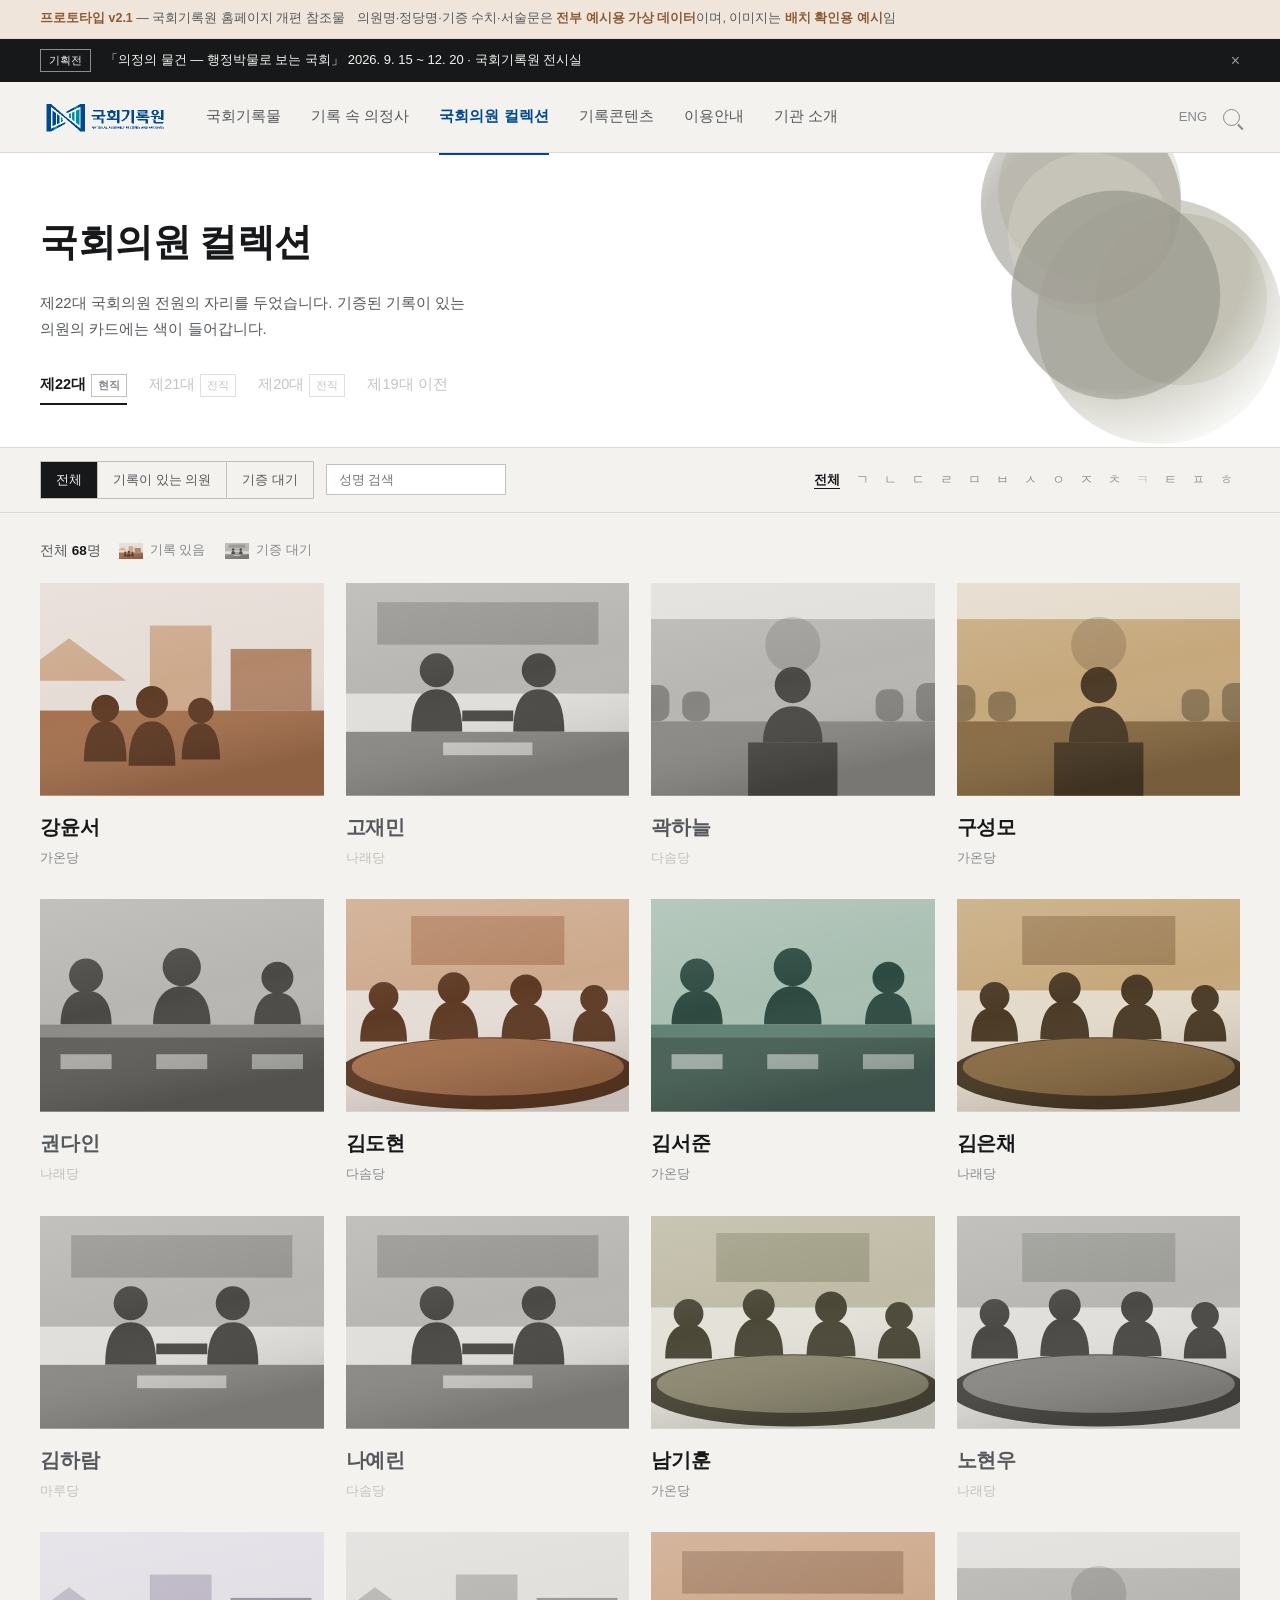
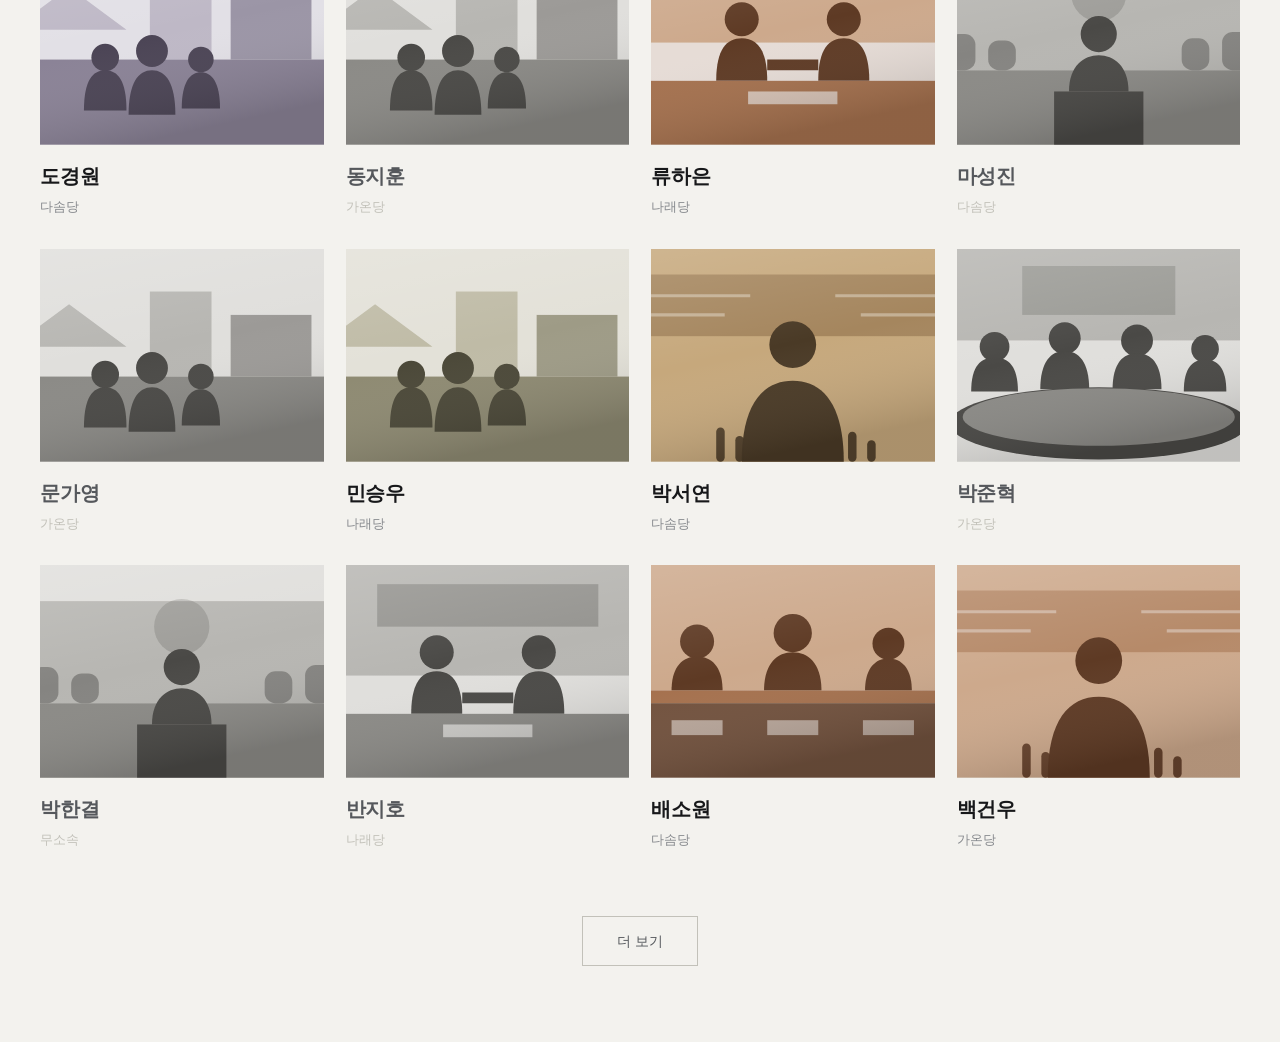
==== commit 9ad5fca6: "사이트 계층에 맞게 주소 구조화: / 첫 화면, /collection/ 국회의원 컬렉션, /contents/ 기록콘텐츠, /contents/oral-history/ 구술기록 - 1" ====
--- a/collection/index.html
+++ b/collection/index.html
@@ -1,5 +1,16 @@
-<!doctype html><html><head><meta charset=utf8><meta name="robots" content="noindex,nofollow,noarchive"><meta name="googlebot" content="noindex,nofollow"><meta name=viewport content="width=device-width,initial-scale=1"><style>:root{color-scheme:light}body{margin:0;padding:0;font:14px -apple-system,BlinkMacSystemFont,sans-serif;background:#faf9f5;color:#141413}img{max-width:100%}[hidden]:not([hidden=until-found i]){display:none!important}</style></head><body>
-<title>국회기록원 아카이브</title>
+<!doctype html>
+<html lang="ko"><head>
+<meta charset="utf-8">
+<meta name="viewport" content="width=device-width,initial-scale=1">
+<meta name="robots" content="noindex,nofollow,noarchive">
+<meta name="googlebot" content="noindex,nofollow">
+<title>국회의원 컬렉션 — 국회기록원 아카이브</title>
+<link rel="icon" href="data:image/svg+xml,%3Csvg xmlns='http://www.w3.org/2000/svg' viewBox='0 0 16 16'%3E%3Ccircle cx='8' cy='8' r='7' fill='%23004890'/%3E%3C/svg%3E">
+<style>:root{color-scheme:light}body{margin:0;padding:0;font:14px -apple-system,BlinkMacSystemFont,sans-serif;background:#faf9f5;color:#141413}img{max-width:100%}[hidden]:not([hidden=until-found i]){display:none!important}</style>
+<script>window.NAA = {"page": "collection", "root": "../", "oh": "../contents/oral-history/", "ext": false};</script>
+</head><body>
+<!-- 자동 생성 파일(tools/build_site.py). 고칠 때는 tools/naa_site.src.html을 고친 뒤 다시 생성함 -->
+
 <script>document.documentElement.lang = "ko";</script>
 <style>
   :root{
@@ -160,7 +171,11 @@
 
   /* 타일형 섹션 */
   .tiles{display:grid; grid-template-columns:repeat(4,1fr); gap:22px}
-  .tile{text-align:left; display:block}
+  .tile{text-align:left; display:block; text-decoration:none}
+  .tiles-more{display:inline-block; margin-top:30px; font-size:13.5px; color:var(--accent); text-decoration:none;
+    border-bottom:1px solid var(--line-2); padding-bottom:4px}
+  .tiles-more:hover{border-bottom-color:var(--accent)}
+  .contents-body{padding-top:44px; padding-bottom:96px}
   .tile .img{display:block; aspect-ratio:4/5; overflow:hidden; background:var(--surface-2)}
   .tile .img svg{transition:transform .5s cubic-bezier(.2,.7,.3,1)}
   .tile:hover .img svg{transform:scale(1.04)}
@@ -425,7 +440,7 @@
 
 <header class="site">
   <div class="wrap">
-    <a class="brand" href="#" data-go="home" aria-label="국회기록원 메인화면 바로가기"></a>
+    <a class="brand" href="../" data-go="home" aria-label="국회기록원 메인화면 바로가기"></a>
     <nav class="nav" aria-label="주요 메뉴">
       <div class="m">
         <button type="button">국회기록물</button>
@@ -447,7 +462,7 @@
         <button type="button" id="nav-collection">국회의원 컬렉션</button>
         <div class="mega">
           <p class="d">한 사람이 남긴 기록으로 읽는 의정활동</p>
-          <ul><li><a href="#" data-go="list">제22대 국회의원<span class="new">신설</span></a></li>
+          <ul><li><a href="../collection/" data-go="list">제22대 국회의원<span class="new">신설</span></a></li>
               <li><a href="#">제21대 이하 국회의원</a></li>
               <li><a href="#">의장단 컬렉션</a></li>
               <li><a href="#">기록물 기증 안내</a></li></ul>
@@ -457,7 +472,7 @@
         <button type="button">기록콘텐츠</button>
         <div class="mega">
           <p class="d">다양한 주제와 유형의 컬렉션으로 살펴 보는 의정사</p>
-          <ul><li><a href="../index.html">구술기록</a></li><li><a href="#">국회의장 선물</a></li>
+          <ul><li><a href="../contents/oral-history/">구술기록</a></li><li><a href="#">국회의장 선물</a></li>
               <li><a href="#">기록물 큐레이션</a></li><li><a href="#">디지털 전시</a></li></ul>
         </div>
       </div>
@@ -573,6 +588,18 @@
   <div id="detail"></div>
 </main>
 
+<!-- ================= SC-03 기록콘텐츠 ================= -->
+<main id="view-contents" hidden>
+  <section class="lhead">
+    <div class="art" id="art4" aria-hidden="true"></div>
+    <div class="wrap">
+      <h1 class="serif">기록콘텐츠</h1>
+      <p class="lede">다양한 주제와 유형의 컬렉션으로 살펴 보는 의정사</p>
+    </div>
+  </section>
+  <div class="wrap contents-body"><div id="contents-tiles"></div></div>
+</main>
+
 <!-- ================= SC-02-1 기록 전체 목록 ================= -->
 <main id="view-items" hidden>
   <div class="backbar">
@@ -587,6 +614,17 @@
 <script>
 (function(){
   "use strict";
+
+  /* 화면 구성 — single: 한 파일 안에서 모든 화면을 전환함(claude.ai 시연본)
+     home·collection·contents: 사이트 계층(첫 화면 / 국회의원 컬렉션 / 기록콘텐츠)별 페이지. tools/build_site.py가 지정함 */
+  var NAA = window.NAA || { page:"single", root:"", oh:"https://yimjhkr68.github.io/naa-prototype/contents/oral-history/", ext:true };
+  var EXT = NAA.ext ? ' target="_blank" rel="noopener"' : '';
+  var LOCAL = { single:["home","list","detail","items","contents"], home:["home"],
+                collection:["list","detail","items"], contents:["contents"] }[NAA.page];
+  function pageURL(p, hash){
+    if (NAA.page === "single") return "#" + (hash || "");
+    return NAA.root + (p === "home" ? "" : p + "/") + (hash ? "#" + hash : "");
+  }
 
   var TYPES = [
     {c:"DOC", n:"문서"},   {c:"PHO", n:"사진"},   {c:"MOV", n:"영상"},
@@ -720,7 +758,7 @@
 
   /* 구술기록 연계 — 의원이 구술자이면 구술콘텐츠(구술자 카드)로 연결함.
      키는 의원 식별자(member_id), 값은 구술기록의 구술자 식별자. 인명 사전의 같은 인물 식별자로 잇는 구조임 */
-  var ORAL_BASE = "../index.html#/narrator/";
+  var ORAL_BASE = NAA.oh + "#/narrator/";
   var ORAL = {
     "22-000001": { narrator:"n10", ready:true,  note:"기증을 결심한 이유와 질의서 초안, 골목에서 찍은 사진에 관해 직접 이야기한 구술입니다." },
     "22-000031": { narrator:"n11", ready:false, note:"채록을 마치고 정리하고 있습니다. 채록 정보와 요약은 구술자 카드에서 볼 수 있습니다." }
@@ -1157,7 +1195,8 @@
     home: document.getElementById("view-home"),
     list: document.getElementById("view-list"),
     detail: document.getElementById("view-detail"),
-    items: document.getElementById("view-items")
+    items: document.getElementById("view-items"),
+    contents: document.getElementById("view-contents")
   };
   var scrollMem = { list:0, detail:0 };
   var itemState = { id:null, type:"ALL" };
@@ -1165,14 +1204,20 @@
     Object.keys(views).forEach(function(k){ views[k].hidden = (k !== which); });
     /* 홈이 아닌 화면에서는 「국회의원 컬렉션」 메뉴를 활성 표시 */
     if (which === "home"){ if (window.__clearNav) window.__clearNav(); }
-    else if (window.__markNav) window.__markNav(2);
-  }
+    else if (window.__markNav) window.__markNav(which === "contents" ? 3 : 2);
+  }
+  /* 같은 페이지에서 보여 줄 수 있는 화면이면 전환하고, 아니면 링크 주소대로 해당 페이지로 이동함 */
   document.querySelectorAll("[data-go]").forEach(function(b){
-    b.onclick = function(){
-      show(b.dataset.go === "list" ? "list" : "home");
+    b.onclick = function(ev){
+      var w = b.dataset.go === "list" ? "list" : "home";
+      if (LOCAL.indexOf(w) < 0) return;
+      ev.preventDefault();
+      if (w === "list") clearHash();
+      show(w);
       window.scrollTo(0,0);
     };
   });
+  function clearHash(){ if (location.hash && history.replaceState) history.replaceState(null, "", location.pathname + location.search); }
   document.querySelector(".banner .close").onclick = function(){
     document.querySelector(".banner").hidden = true;
   };
@@ -1228,9 +1273,9 @@
       {
         id:"s-contents", menu:3, title:"기록콘텐츠",
         desc:"다양한 주제와 유형의 컬렉션으로 살펴 보는 의정사",
-        type:"tiles",
+        type:"tiles", more:"기록콘텐츠 전체 보기",
         tiles:[
-          ["구술기록", "문서가 담지 못한 자리의 공기를 목소리로 남깁니다", 3, 3],
+          ["구술기록", "문서가 담지 못한 자리의 공기를 목소리로 남깁니다", 3, 3, "OH"],
           ["국회의장 선물", "의장에게 전해진 외교 선물과 기념물 186점", 5, 2],
           ["기록물 큐레이션", "주제를 정해 기록을 골라 엮은 읽을거리", 0, 4],
           ["디지털 전시", "전시장을 찾지 않고도 둘러보는 온라인 전시", 4, 1]
@@ -1260,6 +1305,16 @@
         '<span><b>' + p.t + '</b><span>' + p.s + '</span></span></button>';
     }
 
+    /* 주소가 있는 타일은 상단 메뉴(기록콘텐츠 → 해당 항목)와 같은 곳으로 연결함 */
+    function tilesHTML(tiles){
+      return '<div class="tiles">' + tiles.map(function(t){
+        var open = t[4] ? '<a class="tile" href="' + (t[4] === "OH" ? NAA.oh : t[4]) + '"' + EXT + '>' : '<button class="tile" type="button">';
+        return open +
+          '<span class="img">' + sceneSVG(fake(t[0]), false, t[2]) + '</span>' +
+          '<span class="cap"><b class="serif">' + t[0] + '</b><span>' + t[1] + '</span></span>' + (t[4] ? '</a>' : '</button>');
+      }).join("") + '</div>';
+    }
+
     function sectionHTML(sec, i){
       var no = String(i+1).padStart(2,"0");
       var head =
@@ -1296,11 +1351,8 @@
       }
 
       else if (sec.type === "tiles"){
-        body = '<div class="tiles">' + sec.tiles.map(function(t){
-          return '<button class="tile" type="button">' +
-            '<span class="img">' + sceneSVG(fake(t[0]), false, t[2]) + '</span>' +
-            '<span class="cap"><b class="serif">' + t[0] + '</b><span>' + t[1] + '</span></span></button>';
-        }).join("") + '</div>';
+        body = tilesHTML(sec.tiles) +
+          (sec.more ? '<a class="tiles-more" href="' + pageURL("contents", NAA.page === "single" ? "contents" : "") + '" data-page="contents">' + sec.more + ' →</a>' : '');
       }
 
       else if (sec.type === "about"){
@@ -1337,11 +1389,26 @@
 
     document.getElementById("sections").innerHTML = SECTIONS.map(sectionHTML).join("");
 
+    /* 기록콘텐츠 페이지(SC-03) — 첫 화면 기록콘텐츠 섹션과 같은 타일 */
+    var cs = SECTIONS.filter(function(x){ return x.id === "s-contents"; })[0];
+    document.getElementById("contents-tiles").innerHTML = tilesHTML(cs.tiles);
+    var a4 = document.getElementById("art4");
+    if (a4) a4.innerHTML = abstractSVG(424242, 3, false, true);
+    document.querySelectorAll('#sections [data-page="contents"]').forEach(function(b){
+      b.onclick = function(ev){ if (LOCAL.indexOf("contents") < 0) return; ev.preventDefault(); show("contents"); window.scrollTo(0,0); };
+    });
+
     document.querySelectorAll("#sections .pick[data-id]").forEach(function(b){
-      b.onclick = function(){ scrollMem.list = window.scrollY; openDetail(b.dataset.id); };
+      b.onclick = function(){
+        if (LOCAL.indexOf("detail") < 0){ location.href = pageURL("collection", "member/" + b.dataset.id); return; }
+        scrollMem.list = window.scrollY; openDetail(b.dataset.id);
+      };
     });
     document.querySelectorAll("#sections [data-open-list]").forEach(function(b){
-      b.onclick = function(){ show("list"); window.scrollTo(0,0); };
+      b.onclick = function(){
+        if (LOCAL.indexOf("list") < 0){ location.href = pageURL("collection"); return; }
+        show("list"); window.scrollTo(0,0);
+      };
     });
 
     /* ---- 스크롤 위치에 따라 해당 1차 메뉴를 활성 표시 ---- */
@@ -1379,6 +1446,8 @@
       b.addEventListener("click", function(){
         var target = document.querySelector('#sections .sec[data-menu="' + k + '"]');
         if (!target) return;
+        /* 첫 화면이 없는 페이지에서는 첫 화면의 해당 섹션으로 이동함 */
+        if (LOCAL.indexOf("home") < 0){ location.href = pageURL("home", target.id); return; }
         if (views.home.hidden){ show("home"); }
         var top = target.offsetTop - 76;
         window.scrollTo({ top: top < 0 ? 0 : top, behavior: "smooth" });
@@ -1469,7 +1538,7 @@
   /* ============================================================
      상세
      ============================================================ */
-  document.getElementById("back").onclick = function(){ show("list"); window.scrollTo(0, scrollMem.list); };
+  document.getElementById("back").onclick = function(){ clearHash(); show("list"); window.scrollTo(0, scrollMem.list); };
 
   function figureHTML(m, it, i, cls){
     return '<figure class="' + (cls || "") + '">' +
@@ -1514,7 +1583,7 @@
       out += '<aside class="oral-link" aria-label="구술기록 연계">' +
         '<div class="txt"><p class="k">구술기록</p><b>' + m.name + ' 의원의 구술' + (oral.ready ? '이 있습니다' : '을 정리하고 있습니다') + '</b>' +
         '<span>' + oral.note + '</span></div>' +
-        '<a href="' + ORAL_BASE + oral.narrator + '">' + (oral.ready ? '구술 듣기' : '구술자 카드 보기') + ' ↗</a></aside>';
+        '<a href="' + ORAL_BASE + oral.narrator + '"' + EXT + '>' + (oral.ready ? '구술 듣기' : '구술자 카드 보기') + ' ↗</a></aside>';
     }
 
     if (m.hasRecords){
@@ -1589,6 +1658,7 @@
     var tl = document.getElementById("tolist");
     if (tl) tl.onclick = function(){ scrollMem.detail = window.scrollY; openItems(m.id, "ALL"); };
     show("detail"); window.scrollTo(0,0);
+    if (history.replaceState) history.replaceState(null, "", "#member/" + m.id);
     document.getElementById("back").focus();
   }
 
@@ -1648,15 +1718,27 @@
 
   render();
 
-  /* 바로 가기 주소 — #list 는 목록, #member/22-000001 은 의원 상세(구술기록 프로토타입에서 들어올 때 씀) */
+  /* 바로 가기 주소
+     첫 화면 #s-members 등은 해당 섹션, 국회의원 컬렉션 #member/22-000001 은 의원 상세
+     예전 주소(첫 화면의 #list·#member/…, 구술기록의 #/…)는 새 위치로 옮겨 줌 */
   function route(){
-    var h = location.hash.replace(/^#\/?/, "");
-    if (h === "list"){ show("list"); window.scrollTo(0,0); }
-    else if (h.indexOf("member/") === 0){ openDetail(h.slice(7)); }
-  }
+    var raw = location.hash.replace(/^#/, ""), h = raw.replace(/^\//, "");
+    if (NAA.page !== "single" && raw.charAt(0) === "/"){ location.replace(NAA.oh + "#" + raw); return; }
+    if (h === "list" || h.indexOf("member/") === 0){
+      if (LOCAL.indexOf("list") < 0){ location.replace(pageURL("collection", h === "list" ? "" : h)); return; }
+      if (h === "list"){ clearHash(); show("list"); window.scrollTo(0,0); }
+      else openDetail(h.slice(7));
+    }
+    else if (h === "contents" && LOCAL.indexOf("contents") > -1){ show("contents"); window.scrollTo(0,0); }
+    else if (h.indexOf("s-") === 0 && LOCAL.indexOf("home") > -1){
+      var el = document.getElementById(h);
+      if (el){ show("home"); var top = el.offsetTop - 76; window.scrollTo(0, top < 0 ? 0 : top); }
+    }
+  }
+  show(LOCAL.indexOf("home") > -1 ? "home" : LOCAL[0]);
   window.addEventListener("hashchange", route);
   route();
 })();
 </script>
 
-</body></html>+</body></html>
